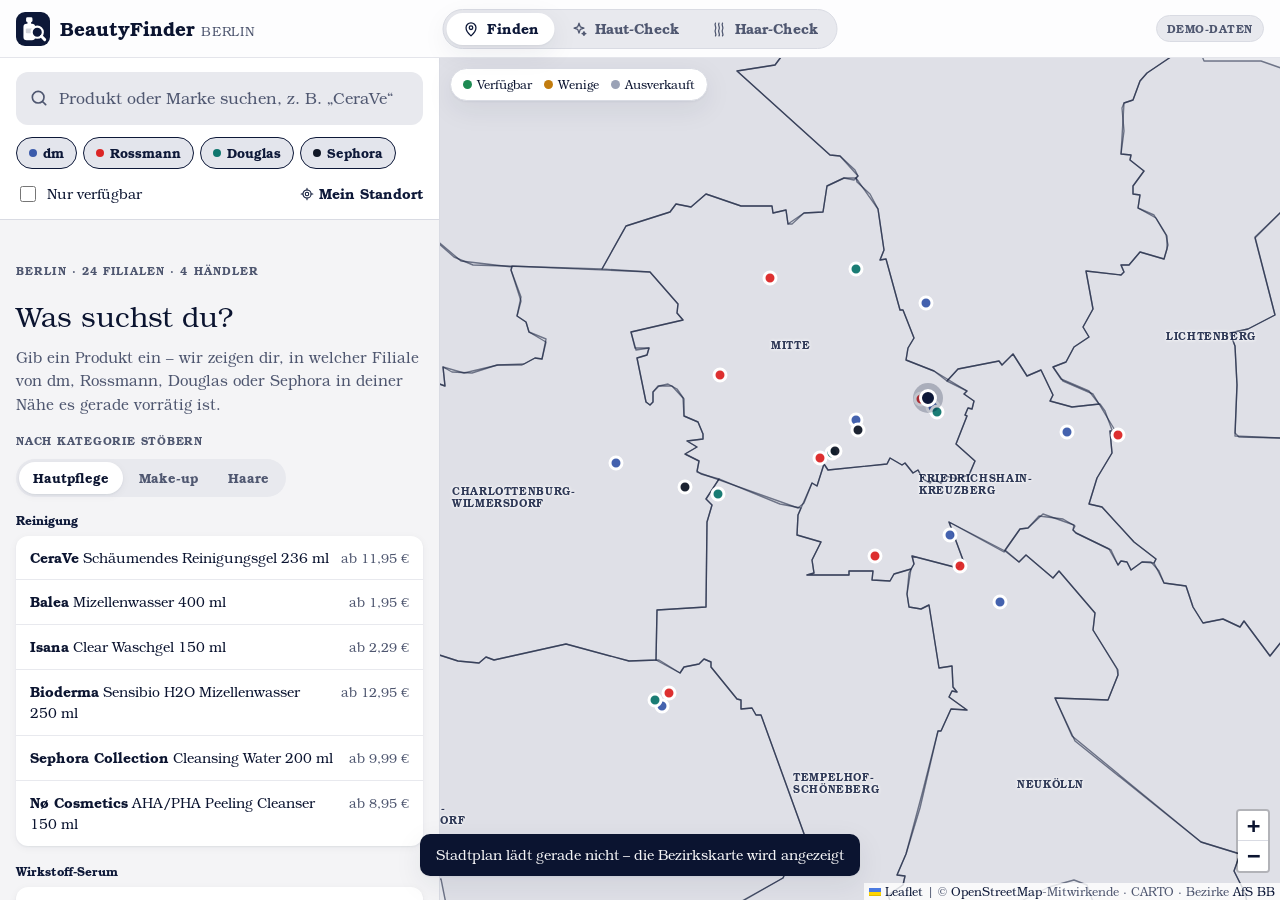
==== index.html @ 0577b500 "Haar-Check, Stöbern nach Kategorie und Hautlogik nach Leon (@xskincare) - Neuer Tab Haar-Check mit 9" ====
<!doctype html>
<html lang="de">
<head>
  <meta charset="utf-8">
  <meta name="viewport" content="width=device-width, initial-scale=1, viewport-fit=cover">
  <title>BeautyFinder Berlin</title>
  <meta name="description" content="Finde Kosmetikprodukte in Berliner Drogerien und Parfümerien – mit Live-Verfügbarkeit auf der Karte.">
  <meta name="theme-color" content="#0d1838">
  <link rel="icon" href="icons/icon.svg" type="image/svg+xml">
  <link rel="icon" href="icons/icon-32.png" sizes="32x32" type="image/png">
  <link rel="apple-touch-icon" href="icons/apple-touch-icon.png">
  <link rel="preload" href="fonts/texgyrebonum-regular.woff2" as="font" type="font/woff2" crossorigin>
  <link rel="stylesheet" href="vendor/leaflet/leaflet.css">
  <link rel="stylesheet" href="css/styles.css">
</head>
<body>
  <header class="topbar">
    <div class="brand">
      <span class="logo" aria-hidden="true"><svg viewBox="0 0 64 64">
        <rect x="19" y="10" width="12" height="9" rx="2.5" class="lg-fg"/><rect x="21.5" y="18" width="7" height="5" class="lg-fg"/>
        <rect x="14" y="22" width="22" height="31" rx="6" class="lg-fg"/><rect x="18.5" y="31" width="13" height="9" rx="2" class="lg-label"/>
        <circle cx="40" cy="38" r="10.5" class="lg-lens"/><path d="M47.8 45.8 L54 52" class="lg-handle"/>
      </svg></span>
      <span>BeautyFinder <small>Berlin</small></span>
    </div>
    <span class="demo-badge" title="Bestände sind simuliert">Demo-Daten</span>
  </header>

  <main>
    <!-- ============ TAB: SUCHE ============ -->
    <section id="tab-search" class="tab active" aria-label="Produktsuche">
      <div class="search-panel">
        <form id="search-form" class="search-box" autocomplete="off" role="search">
          <svg viewBox="0 0 24 24" aria-hidden="true"><circle cx="11" cy="11" r="7"/><path d="m20 20-3.5-3.5"/></svg>
          <input id="search-input" type="search" placeholder="Produkt oder Marke suchen, z. B. „CeraVe“" aria-label="Produkt suchen">
          <button type="button" id="search-clear" class="icon-btn" aria-label="Suche leeren" hidden>✕</button>
          <ul id="suggestions" class="suggestions" role="listbox" hidden></ul>
        </form>

        <div class="filters" id="chain-filters" aria-label="Händler filtern"></div>
        <div class="filter-row">
          <label class="toggle">
            <input type="checkbox" id="only-available">
            <span>Nur verfügbar</span>
          </label>
          <button type="button" id="locate-btn" class="link-btn"><svg class="ic sm" viewBox="0 0 24 24"><circle cx="12" cy="12" r="3"/><path d="M12 2v3M12 19v3M2 12h3M19 12h3"/><circle cx="12" cy="12" r="7"/></svg>Mein Standort</button>
        </div>
      </div>

      <div class="layout">
        <div class="results-pane">
          <div id="product-card" class="product-card" hidden></div>
          <div id="results-summary" class="results-summary"></div>
          <ul id="results" class="results"></ul>
          <div id="empty-state" class="empty-state">
            <p class="eyebrow">Berlin · 24 Filialen · 4 Händler</p>
            <h2>Was suchst du?</h2>
            <p>Gib ein Produkt ein – wir zeigen dir, in welcher Filiale von dm, Rossmann, Douglas oder Sephora in deiner Nähe es gerade vorrätig ist.</p>
            <div class="browse">
              <span class="browse-label">Nach Kategorie stöbern</span>
              <div class="seg" id="browse-tabs" role="tablist"></div>
              <ul id="browse-list" class="browse-list"></ul>
            </div>
            <div class="popular">
              <span>Beliebt:</span>
              <div id="popular-list"></div>
            </div>
          </div>
        </div>
        <div class="map-pane">
          <div id="map" aria-label="Karte von Berlin mit Filialen"></div>
          <div class="legend" aria-hidden="true">
            <span><i class="dot in"></i>Verfügbar</span>
            <span><i class="dot low"></i>Wenige</span>
            <span><i class="dot out"></i>Ausverkauft</span>
          </div>
        </div>
      </div>
    </section>

    <!-- ============ TAB: HAUT-CHECK ============ -->
    <section id="tab-skin" class="tab" aria-label="Haut-Check">
      <div class="skin-wrap">
        <!-- Start -->
        <div id="skin-intro" class="skin-intro">
          <p class="eyebrow">Haut-Check · <span class="season-name"></span></p>
          <h2 class="intro-title">Finde die Routine, die deine Haut gerade braucht.</h2>
          <p class="intro-text">Beantworte ein paar kurze Fragen zu deiner Haut und deinem Alltag. Du bekommst eine Routine für morgens und abends, passend zur Jahreszeit und mit Produkten, die du in Berlin direkt bekommst.</p>
          <div class="intro-meta">
            <span><b id="skin-total"></b> Fragen</span>
            <span><b>ca. 2</b> Minuten</span>
            <span><b>Kein</b> Konto nötig</span>
          </div>
          <button type="button" class="primary-btn" id="skin-start">Haut-Check starten</button>

          <div class="scan-teaser">
            <div class="scan-icon" aria-hidden="true"><svg class="ic" viewBox="0 0 24 24"><path d="M4 8h3l2-3h6l2 3h3v11H4z"/><circle cx="12" cy="13" r="3.5"/></svg></div>
            <div>
              <h3>Hautscan per Kamera <span class="soon">bald</span></h3>
              <p>Später erkennt die App auf einem Foto zum Beispiel Rötungen, Glanz und trockene Stellen. Das Foto wird direkt auf dem Handy ausgewertet und nicht gespeichert.</p>
            </div>
          </div>
        </div>

        <!-- Fragen -->
        <div id="skin-quiz" class="skin-quiz" hidden>
          <div class="quiz-top">
            <button type="button" class="link-btn" id="skin-back">Zurück</button>
            <span id="skin-count" class="quiz-count"></span>
          </div>
          <div class="quiz-bar" aria-hidden="true"><span id="skin-progress"></span></div>
          <div id="skin-body" class="quiz-body" aria-live="polite"></div>
          <button type="button" class="primary-btn" id="skin-next" hidden>Weiter</button>
        </div>

        <!-- Ergebnis -->
        <div id="skin-result" class="routine" hidden></div>
      </div>
    </section>

    <!-- ============ TAB: HAAR-CHECK ============ -->
    <section id="tab-hair" class="tab" aria-label="Haar-Check">
      <div class="skin-wrap">
        <!-- Start -->
        <div id="hair-intro" class="skin-intro">
          <p class="eyebrow">Haar-Check · <span class="season-name"></span></p>
          <h2 class="intro-title">Finde die Pflege, die zu deinen Haaren passt.</h2>
          <p class="intro-text">Ein paar Fragen zu Haartyp, Kopfhaut und Styling. Du bekommst eine Pflegeroutine für Wäsche, Kur und Styling, mit Produkten aus Berliner Drogerien und Parfümerien.</p>
          <div class="intro-meta">
            <span><b id="hair-total"></b> Fragen</span>
            <span><b>ca. 2</b> Minuten</span>
            <span><b>Kein</b> Konto nötig</span>
          </div>
          <button type="button" class="primary-btn" id="hair-start">Haar-Check starten</button>
        </div>

        <!-- Fragen -->
        <div id="hair-quiz" class="skin-quiz" hidden>
          <div class="quiz-top">
            <button type="button" class="link-btn" id="hair-back">Zurück</button>
            <span id="hair-count" class="quiz-count"></span>
          </div>
          <div class="quiz-bar" aria-hidden="true"><span id="hair-progress"></span></div>
          <div id="hair-body" class="quiz-body" aria-live="polite"></div>
          <button type="button" class="primary-btn" id="hair-next" hidden>Weiter</button>
        </div>

        <!-- Ergebnis -->
        <div id="hair-result" class="routine" hidden></div>
      </div>
    </section>
  </main>

  <nav class="tabbar" aria-label="Hauptnavigation">
    <button type="button" class="tab-btn active" data-tab="tab-search">
      <svg class="ic" viewBox="0 0 24 24" aria-hidden="true"><path d="M12 21s-7-6.2-7-11.5A7 7 0 0 1 19 9.5C19 14.8 12 21 12 21z"/><circle cx="12" cy="9.5" r="2.5"/></svg>Finden
    </button>
    <button type="button" class="tab-btn" data-tab="tab-skin">
      <svg class="ic" viewBox="0 0 24 24" aria-hidden="true"><path d="M12 3l1.8 5.2L19 10l-5.2 1.8L12 17l-1.8-5.2L5 10l5.2-1.8z"/><path d="M19 15l.7 2 2 .7-2 .7-.7 2-.7-2-2-.7 2-.7z"/></svg>Haut-Check
    </button>
    <button type="button" class="tab-btn" data-tab="tab-hair">
      <svg class="ic" viewBox="0 0 24 24" aria-hidden="true"><path d="M7 3c-2.2 3.5 2.2 5.5 0 9s2.2 5.5 0 9M12 3c-2.2 3.5 2.2 5.5 0 9s2.2 5.5 0 9M17 3c-2.2 3.5 2.2 5.5 0 9s2.2 5.5 0 9"/></svg>Haar-Check
    </button>
  </nav>

  <div id="toast" class="toast" role="status" aria-live="polite"></div>

  <script src="vendor/leaflet/leaflet.js"></script>
  <script src="js/berlin-districts.js"></script>
  <script src="js/data.js"></script>
  <script src="js/app.js"></script>
</body>
</html>
---- vendor/leaflet/leaflet.css ----
/* required styles */

.leaflet-pane,
.leaflet-tile,
.leaflet-marker-icon,
.leaflet-marker-shadow,
.leaflet-tile-container,
.leaflet-pane > svg,
.leaflet-pane > canvas,
.leaflet-zoom-box,
.leaflet-image-layer,
.leaflet-layer {
	position: absolute;
	left: 0;
	top: 0;
	}
.leaflet-container {
	overflow: hidden;
	}
.leaflet-tile,
.leaflet-marker-icon,
.leaflet-marker-shadow {
	-webkit-user-select: none;
	   -moz-user-select: none;
	        user-select: none;
	  -webkit-user-drag: none;
	}
/* Prevents IE11 from highlighting tiles in blue */
.leaflet-tile::selection {
	background: transparent;
}
/* Safari renders non-retina tile on retina better with this, but Chrome is worse */
.leaflet-safari .leaflet-tile {
	image-rendering: -webkit-optimize-contrast;
	}
/* hack that prevents hw layers "stretching" when loading new tiles */
.leaflet-safari .leaflet-tile-container {
	width: 1600px;
	height: 1600px;
	-webkit-transform-origin: 0 0;
	}
.leaflet-marker-icon,
.leaflet-marker-shadow {
	display: block;
	}
/* .leaflet-container svg: reset svg max-width decleration shipped in Joomla! (joomla.org) 3.x */
/* .leaflet-container img: map is broken in FF if you have max-width: 100% on tiles */
.leaflet-container .leaflet-overlay-pane svg {
	max-width: none !important;
	max-height: none !important;
	}
.leaflet-container .leaflet-marker-pane img,
.leaflet-container .leaflet-shadow-pane img,
.leaflet-container .leaflet-tile-pane img,
.leaflet-container img.leaflet-image-layer,
.leaflet-container .leaflet-tile {
	max-width: none !important;
	max-height: none !important;
	width: auto;
	padding: 0;
	}

.leaflet-container img.leaflet-tile {
	/* See: https://bugs.chromium.org/p/chromium/issues/detail?id=600120 */
	mix-blend-mode: plus-lighter;
}

.leaflet-container.leaflet-touch-zoom {
	-ms-touch-action: pan-x pan-y;
	touch-action: pan-x pan-y;
	}
.leaflet-container.leaflet-touch-drag {
	-ms-touch-action: pinch-zoom;
	/* Fallback for FF which doesn't support pinch-zoom */
	touch-action: none;
	touch-action: pinch-zoom;
}
.leaflet-container.leaflet-touch-drag.leaflet-touch-zoom {
	-ms-touch-action: none;
	touch-action: none;
}
.leaflet-container {
	-webkit-tap-highlight-color: transparent;
}
.leaflet-container a {
	-webkit-tap-highlight-color: rgba(51, 181, 229, 0.4);
}
.leaflet-tile {
	filter: inherit;
	visibility: hidden;
	}
.leaflet-tile-loaded {
	visibility: inherit;
	}
.leaflet-zoom-box {
	width: 0;
	height: 0;
	-moz-box-sizing: border-box;
	     box-sizing: border-box;
	z-index: 800;
	}
/* workaround for https://bugzilla.mozilla.org/show_bug.cgi?id=888319 */
.leaflet-overlay-pane svg {
	-moz-user-select: none;
	}

.leaflet-pane         { z-index: 400; }

.leaflet-tile-pane    { z-index: 200; }
.leaflet-overlay-pane { z-index: 400; }
.leaflet-shadow-pane  { z-index: 500; }
.leaflet-marker-pane  { z-index: 600; }
.leaflet-tooltip-pane   { z-index: 650; }
.leaflet-popup-pane   { z-index: 700; }

.leaflet-map-pane canvas { z-index: 100; }
.leaflet-map-pane svg    { z-index: 200; }

.leaflet-vml-shape {
	width: 1px;
	height: 1px;
	}
.lvml {
	behavior: url(#default#VML);
	display: inline-block;
	position: absolute;
	}


/* control positioning */

.leaflet-control {
	position: relative;
	z-index: 800;
	pointer-events: visiblePainted; /* IE 9-10 doesn't have auto */
	pointer-events: auto;
	}
.leaflet-top,
.leaflet-bottom {
	position: absolute;
	z-index: 1000;
	pointer-events: none;
	}
.leaflet-top {
	top: 0;
	}
.leaflet-right {
	right: 0;
	}
.leaflet-bottom {
	bottom: 0;
	}
.leaflet-left {
	left: 0;
	}
.leaflet-control {
	float: left;
	clear: both;
	}
.leaflet-right .leaflet-control {
	float: right;
	}
.leaflet-top .leaflet-control {
	margin-top: 10px;
	}
.leaflet-bottom .leaflet-control {
	margin-bottom: 10px;
	}
.leaflet-left .leaflet-control {
	margin-left: 10px;
	}
.leaflet-right .leaflet-control {
	margin-right: 10px;
	}


/* zoom and fade animations */

.leaflet-fade-anim .leaflet-popup {
	opacity: 0;
	-webkit-transition: opacity 0.2s linear;
	   -moz-transition: opacity 0.2s linear;
	        transition: opacity 0.2s linear;
	}
.leaflet-fade-anim .leaflet-map-pane .leaflet-popup {
	opacity: 1;
	}
.leaflet-zoom-animated {
	-webkit-transform-origin: 0 0;
	    -ms-transform-origin: 0 0;
	        transform-origin: 0 0;
	}
svg.leaflet-zoom-animated {
	will-change: transform;
}

.leaflet-zoom-anim .leaflet-zoom-animated {
	-webkit-transition: -webkit-transform 0.25s cubic-bezier(0,0,0.25,1);
	   -moz-transition:    -moz-transform 0.25s cubic-bezier(0,0,0.25,1);
	        transition:         transform 0.25s cubic-bezier(0,0,0.25,1);
	}
.leaflet-zoom-anim .leaflet-tile,
.leaflet-pan-anim .leaflet-tile {
	-webkit-transition: none;
	   -moz-transition: none;
	        transition: none;
	}

.leaflet-zoom-anim .leaflet-zoom-hide {
	visibility: hidden;
	}


/* cursors */

.leaflet-interactive {
	cursor: pointer;
	}
.leaflet-grab {
	cursor: -webkit-grab;
	cursor:    -moz-grab;
	cursor:         grab;
	}
.leaflet-crosshair,
.leaflet-crosshair .leaflet-interactive {
	cursor: crosshair;
	}
.leaflet-popup-pane,
.leaflet-control {
	cursor: auto;
	}
.leaflet-dragging .leaflet-grab,
.leaflet-dragging .leaflet-grab .leaflet-interactive,
.leaflet-dragging .leaflet-marker-draggable {
	cursor: move;
	cursor: -webkit-grabbing;
	cursor:    -moz-grabbing;
	cursor:         grabbing;
	}

/* marker & overlays interactivity */
.leaflet-marker-icon,
.leaflet-marker-shadow,
.leaflet-image-layer,
.leaflet-pane > svg path,
.leaflet-tile-container {
	pointer-events: none;
	}

.leaflet-marker-icon.leaflet-interactive,
.leaflet-image-layer.leaflet-interactive,
.leaflet-pane > svg path.leaflet-interactive,
svg.leaflet-image-layer.leaflet-interactive path {
	pointer-events: visiblePainted; /* IE 9-10 doesn't have auto */
	pointer-events: auto;
	}

/* visual tweaks */

.leaflet-container {
	background: #ddd;
	outline-offset: 1px;
	}
.leaflet-container a {
	color: #0078A8;
	}
.leaflet-zoom-box {
	border: 2px dotted #38f;
	background: rgba(255,255,255,0.5);
	}


/* general typography */
.leaflet-container {
	font-family: "Helvetica Neue", Arial, Helvetica, sans-serif;
	font-size: 12px;
	font-size: 0.75rem;
	line-height: 1.5;
	}


/* general toolbar styles */

.leaflet-bar {
	box-shadow: 0 1px 5px rgba(0,0,0,0.65);
	border-radius: 4px;
	}
.leaflet-bar a {
	background-color: #fff;
	border-bottom: 1px solid #ccc;
	width: 26px;
	height: 26px;
	line-height: 26px;
	display: block;
	text-align: center;
	text-decoration: none;
	color: black;
	}
.leaflet-bar a,
.leaflet-control-layers-toggle {
	background-position: 50% 50%;
	background-repeat: no-repeat;
	display: block;
	}
.leaflet-bar a:hover,
.leaflet-bar a:focus {
	background-color: #f4f4f4;
	}
.leaflet-bar a:first-child {
	border-top-left-radius: 4px;
	border-top-right-radius: 4px;
	}
.leaflet-bar a:last-child {
	border-bottom-left-radius: 4px;
	border-bottom-right-radius: 4px;
	border-bottom: none;
	}
.leaflet-bar a.leaflet-disabled {
	cursor: default;
	background-color: #f4f4f4;
	color: #bbb;
	}

.leaflet-touch .leaflet-bar a {
	width: 30px;
	height: 30px;
	line-height: 30px;
	}
.leaflet-touch .leaflet-bar a:first-child {
	border-top-left-radius: 2px;
	border-top-right-radius: 2px;
	}
.leaflet-touch .leaflet-bar a:last-child {
	border-bottom-left-radius: 2px;
	border-bottom-right-radius: 2px;
	}

/* zoom control */

.leaflet-control-zoom-in,
.leaflet-control-zoom-out {
	font: bold 18px 'Lucida Console', Monaco, monospace;
	text-indent: 1px;
	}

.leaflet-touch .leaflet-control-zoom-in, .leaflet-touch .leaflet-control-zoom-out  {
	font-size: 22px;
	}


/* layers control */

.leaflet-control-layers {
	box-shadow: 0 1px 5px rgba(0,0,0,0.4);
	background: #fff;
	border-radius: 5px;
	}
.leaflet-control-layers-toggle {
	background-image: url(images/layers.png);
	width: 36px;
	height: 36px;
	}
.leaflet-retina .leaflet-control-layers-toggle {
	background-image: url(images/layers-2x.png);
	background-size: 26px 26px;
	}
.leaflet-touch .leaflet-control-layers-toggle {
	width: 44px;
	height: 44px;
	}
.leaflet-control-layers .leaflet-control-layers-list,
.leaflet-control-layers-expanded .leaflet-control-layers-toggle {
	display: none;
	}
.leaflet-control-layers-expanded .leaflet-control-layers-list {
	display: block;
	position: relative;
	}
.leaflet-control-layers-expanded {
	padding: 6px 10px 6px 6px;
	color: #333;
	background: #fff;
	}
.leaflet-control-layers-scrollbar {
	overflow-y: scroll;
	overflow-x: hidden;
	padding-right: 5px;
	}
.leaflet-control-layers-selector {
	margin-top: 2px;
	position: relative;
	top: 1px;
	}
.leaflet-control-layers label {
	display: block;
	font-size: 13px;
	font-size: 1.08333em;
	}
.leaflet-control-layers-separator {
	height: 0;
	border-top: 1px solid #ddd;
	margin: 5px -10px 5px -6px;
	}

/* Default icon URLs */
.leaflet-default-icon-path { /* used only in path-guessing heuristic, see L.Icon.Default */
	background-image: url(images/marker-icon.png);
	}


/* attribution and scale controls */

.leaflet-container .leaflet-control-attribution {
	background: #fff;
	background: rgba(255, 255, 255, 0.8);
	margin: 0;
	}
.leaflet-control-attribution,
.leaflet-control-scale-line {
	padding: 0 5px;
	color: #333;
	line-height: 1.4;
	}
.leaflet-control-attribution a {
	text-decoration: none;
	}
.leaflet-control-attribution a:hover,
.leaflet-control-attribution a:focus {
	text-decoration: underline;
	}
.leaflet-attribution-flag {
	display: inline !important;
	vertical-align: baseline !important;
	width: 1em;
	height: 0.6669em;
	}
.leaflet-left .leaflet-control-scale {
	margin-left: 5px;
	}
.leaflet-bottom .leaflet-control-scale {
	margin-bottom: 5px;
	}
.leaflet-control-scale-line {
	border: 2px solid #777;
	border-top: none;
	line-height: 1.1;
	padding: 2px 5px 1px;
	white-space: nowrap;
	-moz-box-sizing: border-box;
	     box-sizing: border-box;
	background: rgba(255, 255, 255, 0.8);
	text-shadow: 1px 1px #fff;
	}
.leaflet-control-scale-line:not(:first-child) {
	border-top: 2px solid #777;
	border-bottom: none;
	margin-top: -2px;
	}
.leaflet-control-scale-line:not(:first-child):not(:last-child) {
	border-bottom: 2px solid #777;
	}

.leaflet-touch .leaflet-control-attribution,
.leaflet-touch .leaflet-control-layers,
.leaflet-touch .leaflet-bar {
	box-shadow: none;
	}
.leaflet-touch .leaflet-control-layers,
.leaflet-touch .leaflet-bar {
	border: 2px solid rgba(0,0,0,0.2);
	background-clip: padding-box;
	}


/* popup */

.leaflet-popup {
	position: absolute;
	text-align: center;
	margin-bottom: 20px;
	}
.leaflet-popup-content-wrapper {
	padding: 1px;
	text-align: left;
	border-radius: 12px;
	}
.leaflet-popup-content {
	margin: 13px 24px 13px 20px;
	line-height: 1.3;
	font-size: 13px;
	font-size: 1.08333em;
	min-height: 1px;
	}
.leaflet-popup-content p {
	margin: 17px 0;
	margin: 1.3em 0;
	}
.leaflet-popup-tip-container {
	width: 40px;
	height: 20px;
	position: absolute;
	left: 50%;
	margin-top: -1px;
	margin-left: -20px;
	overflow: hidden;
	pointer-events: none;
	}
.leaflet-popup-tip {
	width: 17px;
	height: 17px;
	padding: 1px;

	margin: -10px auto 0;
	pointer-events: auto;

	-webkit-transform: rotate(45deg);
	   -moz-transform: rotate(45deg);
	    -ms-transform: rotate(45deg);
	        transform: rotate(45deg);
	}
.leaflet-popup-content-wrapper,
.leaflet-popup-tip {
	background: white;
	color: #333;
	box-shadow: 0 3px 14px rgba(0,0,0,0.4);
	}
.leaflet-container a.leaflet-popup-close-button {
	position: absolute;
	top: 0;
	right: 0;
	border: none;
	text-align: center;
	width: 24px;
	height: 24px;
	font: 16px/24px Tahoma, Verdana, sans-serif;
	color: #757575;
	text-decoration: none;
	background: transparent;
	}
.leaflet-container a.leaflet-popup-close-button:hover,
.leaflet-container a.leaflet-popup-close-button:focus {
	color: #585858;
	}
.leaflet-popup-scrolled {
	overflow: auto;
	}

.leaflet-oldie .leaflet-popup-content-wrapper {
	-ms-zoom: 1;
	}
.leaflet-oldie .leaflet-popup-tip {
	width: 24px;
	margin: 0 auto;

	-ms-filter: "progid:DXImageTransform.Microsoft.Matrix(M11=0.70710678, M12=0.70710678, M21=-0.70710678, M22=0.70710678)";
	filter: progid:DXImageTransform.Microsoft.Matrix(M11=0.70710678, M12=0.70710678, M21=-0.70710678, M22=0.70710678);
	}

.leaflet-oldie .leaflet-control-zoom,
.leaflet-oldie .leaflet-control-layers,
.leaflet-oldie .leaflet-popup-content-wrapper,
.leaflet-oldie .leaflet-popup-tip {
	border: 1px solid #999;
	}


/* div icon */

.leaflet-div-icon {
	background: #fff;
	border: 1px solid #666;
	}


/* Tooltip */
/* Base styles for the element that has a tooltip */
.leaflet-tooltip {
	position: absolute;
	padding: 6px;
	background-color: #fff;
	border: 1px solid #fff;
	border-radius: 3px;
	color: #222;
	white-space: nowrap;
	-webkit-user-select: none;
	-moz-user-select: none;
	-ms-user-select: none;
	user-select: none;
	pointer-events: none;
	box-shadow: 0 1px 3px rgba(0,0,0,0.4);
	}
.leaflet-tooltip.leaflet-interactive {
	cursor: pointer;
	pointer-events: auto;
	}
.leaflet-tooltip-top:before,
.leaflet-tooltip-bottom:before,
.leaflet-tooltip-left:before,
.leaflet-tooltip-right:before {
	position: absolute;
	pointer-events: none;
	border: 6px solid transparent;
	background: transparent;
	content: "";
	}

/* Directions */

.leaflet-tooltip-bottom {
	margin-top: 6px;
}
.leaflet-tooltip-top {
	margin-top: -6px;
}
.leaflet-tooltip-bottom:before,
.leaflet-tooltip-top:before {
	left: 50%;
	margin-left: -6px;
	}
.leaflet-tooltip-top:before {
	bottom: 0;
	margin-bottom: -12px;
	border-top-color: #fff;
	}
.leaflet-tooltip-bottom:before {
	top: 0;
	margin-top: -12px;
	margin-left: -6px;
	border-bottom-color: #fff;
	}
.leaflet-tooltip-left {
	margin-left: -6px;
}
.leaflet-tooltip-right {
	margin-left: 6px;
}
.leaflet-tooltip-left:before,
.leaflet-tooltip-right:before {
	top: 50%;
	margin-top: -6px;
	}
.leaflet-tooltip-left:before {
	right: 0;
	margin-right: -12px;
	border-left-color: #fff;
	}
.leaflet-tooltip-right:before {
	left: 0;
	margin-left: -12px;
	border-right-color: #fff;
	}

/* Printing */

@media print {
	/* Prevent printers from removing background-images of controls. */
	.leaflet-control {
		-webkit-print-color-adjust: exact;
		print-color-adjust: exact;
		}
	}
---- css/styles.css ----
/* Layout: Mobil = Suche · Karte · Liste untereinander; Desktop = Seitenleiste links, Karte rechts.
   Palette: Navy als Grundton für Schrift und Akzente, kühle helle Flächen.
   Schrift: Bookman Old Style (falls installiert), sonst die freie Bookman-Kopie TeX Gyre Bonum. */
@font-face { font-family: "TeX Gyre Bonum"; src: url("../fonts/texgyrebonum-regular.woff2") format("woff2"); font-weight: 300 500; font-style: normal; font-display: swap; }
@font-face { font-family: "TeX Gyre Bonum"; src: url("../fonts/texgyrebonum-bold.woff2") format("woff2"); font-weight: 600 800; font-style: normal; font-display: swap; }
@font-face { font-family: "TeX Gyre Bonum"; src: url("../fonts/texgyrebonum-italic.woff2") format("woff2"); font-weight: 300 500; font-style: italic; font-display: swap; }

:root {
  --bg: #f4f4f6;
  --surface: #ffffff;
  --surface-2: #e8e9ee;
  --text: #0b1430;
  --muted: #4f5770;
  --border: #d9dbe3;
  --accent: #0d1838;
  --accent-strong: #060d24;
  --accent-soft: #e3e5ec;
  --on-accent: #ffffff;
  --ok: #1d8a52;
  --warn: #c27c0e;
  --off: #9aa2b6;
  --map-bg: #e8e9ee;
  --district-label: #1c2747;
  --shadow: 0 1px 2px rgb(20 33 61 / .05), 0 8px 28px rgb(20 33 61 / .08);
  --shadow-sm: 0 1px 2px rgb(20 33 61 / .06), 0 2px 8px rgb(20 33 61 / .05);
  --font-body: "Bookman Old Style", "Bookman", "URW Bookman", "URW Bookman L", "TeX Gyre Bonum", Georgia, serif;
  --font-head: var(--font-body);
  --radius: 14px;
  --topbar-h: 58px;
  --tabbar-h: 64px;
  color-scheme: light;
}
@media (prefers-color-scheme: dark) {
  :root:not([data-theme="light"]) {
    --bg: #070c1a; --surface: #0e1528; --surface-2: #161f37; --text: #e7ebf4; --muted: #9ba6c1;
    --border: #212b45; --accent: #c2cbe0; --accent-strong: #dde3f0; --accent-soft: #18223d; --on-accent: #070c1a;
    --ok: #46c985; --warn: #eda740; --off: #6c7792; --map-bg: #0e1528; --district-label: #b3bcd2;
    --shadow: 0 1px 2px rgb(0 0 0 / .35), 0 8px 28px rgb(0 0 0 / .4);
    --shadow-sm: 0 1px 2px rgb(0 0 0 / .3), 0 2px 8px rgb(0 0 0 / .22);
    color-scheme: dark;
  }
}
:root[data-theme="dark"] {
  --bg: #070c1a; --surface: #0e1528; --surface-2: #161f37; --text: #e7ebf4; --muted: #9ba6c1;
  --border: #212b45; --accent: #c2cbe0; --accent-strong: #dde3f0; --accent-soft: #18223d; --on-accent: #070c1a;
  --ok: #46c985; --warn: #eda740; --off: #6c7792; --map-bg: #0e1528; --district-label: #b3bcd2;
  --shadow: 0 1px 2px rgb(0 0 0 / .35), 0 8px 28px rgb(0 0 0 / .4);
  --shadow-sm: 0 1px 2px rgb(0 0 0 / .3), 0 2px 8px rgb(0 0 0 / .22);
  color-scheme: dark;
}

* { box-sizing: border-box; }
html, body { margin: 0; }
body {
  font: 15px/1.55 var(--font-body);
  background: var(--bg);
  color: var(--text);
  padding-bottom: calc(var(--tabbar-h) + env(safe-area-inset-bottom));
  -webkit-font-smoothing: antialiased;
}
h1, h2, h3 { font-family: var(--font-head); letter-spacing: 0; text-wrap: balance; }
button { font: inherit; color: inherit; cursor: pointer; }
button:focus-visible, a:focus-visible, input:focus-visible { outline: 2px solid var(--accent); outline-offset: 2px; }
.muted { color: var(--muted); }
[hidden] { display: none !important; }
.ic { width: 18px; height: 18px; flex: none; fill: none; stroke: currentColor; stroke-width: 1.8; stroke-linecap: round; stroke-linejoin: round; vertical-align: -3px; }
.ic.sm { width: 14px; height: 14px; vertical-align: -2px; }

/* ---------- Topbar ---------- */
.topbar {
  position: sticky; top: 0; z-index: 1001;
  height: var(--topbar-h);
  display: flex; align-items: center; justify-content: space-between;
  padding: 0 max(16px, env(safe-area-inset-right, 0px)) 0 max(16px, env(safe-area-inset-left, 0px));
  background: color-mix(in srgb, var(--surface) 82%, transparent);
  -webkit-backdrop-filter: saturate(1.6) blur(14px); backdrop-filter: saturate(1.6) blur(14px);
  border-bottom: 1px solid color-mix(in srgb, var(--border) 70%, transparent);
}
.brand { display: flex; align-items: center; gap: 10px; font-family: var(--font-head); font-weight: 700; font-size: 19px; letter-spacing: 0; }
.brand small { font-family: var(--font-body); font-weight: 500; color: var(--muted); font-size: 13px; letter-spacing: .06em; text-transform: uppercase; }
.logo {
  width: 34px; height: 34px; border-radius: 9px; display: grid; place-items: center; flex: none;
  background: var(--accent);
}
.logo svg { width: 34px; height: 34px; }
.logo .lg-fg { fill: var(--on-accent); }
.logo .lg-label { fill: var(--accent); opacity: .18; }
.logo .lg-lens { fill: var(--accent); stroke: var(--on-accent); stroke-width: 4; }
.logo .lg-handle { stroke: var(--on-accent); stroke-width: 5.5; stroke-linecap: round; }
.demo-badge {
  font-size: 11px; font-weight: 600; letter-spacing: .05em; text-transform: uppercase;
  padding: 4px 10px; border-radius: 999px; background: var(--surface-2); color: var(--muted); border: 1px solid var(--border);
}

/* ---------- Tabs ---------- */
.tab { display: none; }
.tab.active { display: block; }

.tabbar {
  position: fixed; left: 0; right: 0; bottom: 0; z-index: 1001;
  height: calc(var(--tabbar-h) + env(safe-area-inset-bottom));
  padding-bottom: env(safe-area-inset-bottom);
  display: flex; background: var(--surface); border-top: 1px solid var(--border);
}
.tab-btn {
  flex: 1; border: 0; background: none; display: flex; flex-direction: column; align-items: center; justify-content: center;
  gap: 3px; font-size: 12px; font-weight: 600; color: var(--muted);
}
.tab-btn .ic { width: 22px; height: 22px; }
.tab-btn.active { color: var(--accent); }

/* ---------- Suche ---------- */
#tab-search.active { display: grid; grid-template-columns: minmax(0, 1fr); grid-template-areas: "search" "map" "results"; }
.search-panel, .results-pane, .map-pane { min-width: 0; }
.layout { display: contents; }
.search-panel {
  grid-area: search; background: var(--surface); border-bottom: 1px solid var(--border);
  padding-block: 14px 10px; padding-left: max(16px, env(safe-area-inset-left, 0px)); padding-right: max(16px, env(safe-area-inset-right, 0px));
}
.results-pane {
  grid-area: results; min-width: 0;
  padding-block: 14px 28px; padding-left: max(16px, env(safe-area-inset-left, 0px)); padding-right: max(16px, env(safe-area-inset-right, 0px));
}
.map-pane { grid-area: map; position: relative; }
#map { height: 44vh; min-height: 280px; background: var(--map-bg); }
.map-fallback { padding: 24px; text-align: center; color: var(--muted); }

.search-box {
  position: relative; display: flex; align-items: center; gap: 10px;
  background: var(--surface-2); border: 1px solid transparent; border-radius: 12px; padding: 0 12px;
  transition: border-color .15s, box-shadow .15s, background .15s;
}
.search-box:focus-within { background: var(--surface); border-color: var(--accent); box-shadow: 0 0 0 4px var(--accent-soft); }
.search-box > svg { width: 20px; height: 20px; flex: none; fill: none; stroke: var(--muted); stroke-width: 2; stroke-linecap: round; }
.search-box input {
  flex: 1; min-width: 0; border: 0; outline: 0; background: none; color: var(--text);
  font: inherit; font-size: 16px; padding: 13px 0;
}
.search-box input::placeholder { color: var(--muted); }
.search-box input::-webkit-search-cancel-button { display: none; }
.icon-btn { border: 0; background: none; color: var(--muted); padding: 6px; border-radius: 6px; }

.suggestions {
  position: absolute; left: 0; right: 0; top: calc(100% + 6px); z-index: 1002;
  list-style: none; margin: 0; padding: 6px; background: var(--surface);
  border: 1px solid var(--border); border-radius: 12px; box-shadow: var(--shadow);
}
.suggestions li { padding: 10px; border-radius: 8px; cursor: pointer; }
.suggestions li b { color: var(--accent); font-weight: 600; }
.suggestions li:hover, .suggestions li[aria-selected="true"] { background: var(--surface-2); }
.suggestions li.none { cursor: default; color: var(--muted); font-size: 14px; }

.filters { display: flex; gap: 6px; margin-top: 12px; overflow-x: auto; scrollbar-width: none; }
.chip {
  flex: none; display: inline-flex; align-items: center; gap: 6px;
  border: 1px solid var(--border); background: var(--surface); border-radius: 999px;
  padding: 5px 12px; font-size: 13px; font-weight: 600; color: var(--muted);
}
.chip[data-chain]::before { content: ""; width: 8px; height: 8px; border-radius: 50%; background: var(--c); opacity: .35; }
.chip.on { border-color: var(--accent); color: var(--accent); background: var(--accent-soft); }
.chip.on::before { opacity: 1; }
.filter-row { display: flex; align-items: center; justify-content: space-between; margin-top: 10px; font-size: 14px; }
.toggle { display: flex; align-items: center; gap: 8px; cursor: pointer; color: var(--text); }
.toggle input { accent-color: var(--accent); width: 16px; height: 16px; }
.link-btn { display: inline-flex; align-items: center; gap: 5px; border: 0; background: none; color: var(--accent); font-weight: 600; padding: 4px 0; }

.legend {
  position: absolute; left: 10px; top: 10px; z-index: 500; display: flex; gap: 12px;
  background: var(--surface); color: var(--text); padding: 6px 12px; border-radius: 999px; font-size: 12px;
  box-shadow: var(--shadow); border: 1px solid var(--border);
}
.legend span { display: flex; align-items: center; gap: 5px; }
.dot { width: 9px; height: 9px; border-radius: 50%; display: inline-block; }
.dot.in { background: var(--ok); } .dot.low { background: var(--warn); } .dot.out { background: var(--off); }

/* Bezirke auf der Karte */
.district-label.leaflet-tooltip {
  background: none; border: 0; box-shadow: none; padding: 0;
  font: 600 10.5px/1.1 var(--font-body); letter-spacing: .06em; text-transform: uppercase;
  color: var(--district-label); text-shadow: 0 0 3px var(--surface), 0 0 3px var(--surface); white-space: nowrap; pointer-events: none;
}
.district-label.leaflet-tooltip::before { display: none; }

/* Leere Ansicht */
.empty-state { padding: 12px 0; }
.empty-state h2 { margin: 0 0 8px; font-size: 28px; font-weight: 400; letter-spacing: 0; }
.empty-state p { margin: 0 0 16px; color: var(--muted); max-width: 60ch; }
.popular > span { font-size: 11px; color: var(--muted); font-weight: 600; letter-spacing: .07em; text-transform: uppercase; }
#popular-list { display: flex; flex-wrap: wrap; gap: 6px; margin-top: 8px; }
.chip.pop { color: var(--text); }
.chip.pop:hover { border-color: var(--accent); color: var(--accent); }

/* Stöbern nach Kategorie */
.browse { margin: 8px 0 26px; }
.browse-label, .popular > span { display: block; font-size: 11px; color: var(--muted); font-weight: 600; letter-spacing: .07em; text-transform: uppercase; }
.seg { display: inline-flex; gap: 2px; padding: 3px; margin-top: 10px; border-radius: 999px; background: var(--surface-2); }
.seg button { border: 0; background: none; border-radius: 999px; padding: 6px 14px; font-size: 13px; font-weight: 600; color: var(--muted); }
.seg button.on { background: var(--surface); color: var(--text); box-shadow: var(--shadow-sm); }
.browse-list { list-style: none; margin: 14px 0 0; padding: 0; display: flex; flex-direction: column; gap: 16px; }
.browse-cat { display: block; font-size: 12px; font-weight: 600; color: var(--accent); margin-bottom: 6px; }
.browse-group ul { list-style: none; margin: 0; padding: 0; background: var(--surface); border-radius: 12px; box-shadow: var(--shadow-sm); overflow: hidden; }
.browse-group li + li { border-top: 1px solid var(--surface-2); }
.browse-item {
  width: 100%; display: flex; justify-content: space-between; align-items: baseline; gap: 12px; text-align: left;
  border: 0; background: none; padding: 11px 14px; font-size: 14px;
}
.browse-item:hover { background: var(--accent-soft); }
.browse-price { flex: none; color: var(--muted); font-size: 13px; font-variant-numeric: tabular-nums; }

/* Produktkarte */
.product-card { background: var(--surface); border-radius: 18px; padding: 18px; box-shadow: var(--shadow); }
.pc-top { display: flex; justify-content: space-between; gap: 12px; align-items: flex-start; }
.pc-brand { font-size: 11px; font-weight: 700; color: var(--accent); text-transform: uppercase; letter-spacing: .08em; }
.pc-name { font-family: var(--font-head); font-weight: 600; font-size: 18px; letter-spacing: 0; }
.pc-price { font-weight: 700; white-space: nowrap; font-variant-numeric: tabular-nums; }
.pc-meta { display: flex; flex-wrap: wrap; gap: 6px; align-items: center; margin-top: 12px; font-size: 13px; }
.chain-tag {
  display: inline-flex; align-items: center; gap: 5px; background: var(--surface-2); color: var(--text);
  border-radius: 6px; padding: 2px 8px; font-weight: 600; font-size: 12px;
}
.chain-tag::before, .r-chain::before { content: ""; width: 7px; height: 7px; border-radius: 50%; background: var(--c); flex: none; }
.pc-avail { color: var(--muted); margin-left: auto; }
.pc-avail b { color: var(--ok); }

.results-summary { margin: 16px 0 10px; font-size: 14px; }

/* Ergebnisliste */
.results { list-style: none; margin: 0; padding: 0; display: flex; flex-direction: column; gap: 8px; }
.result {
  display: grid; grid-template-columns: 1fr auto; gap: 4px 12px; align-items: start;
  background: var(--surface); border: 1px solid transparent; border-radius: var(--radius); padding: 14px 16px;
  box-shadow: var(--shadow-sm); cursor: pointer; transition: border-color .15s, box-shadow .15s;
}
.result:hover, .result.active { border-color: var(--accent); box-shadow: 0 0 0 3px var(--accent-soft); }
.result.out { opacity: .65; }
.r-chain {
  grid-column: 1; display: inline-flex; align-items: center; gap: 6px; justify-self: start;
  font-size: 11px; font-weight: 700; letter-spacing: .07em; text-transform: uppercase; color: var(--muted);
}
.r-main { grid-column: 1; min-width: 0; }
.r-title { font-weight: 600; }
.r-sub { font-size: 13px; color: var(--muted); margin-top: 2px; font-variant-numeric: tabular-nums; }
.r-actions { display: flex; gap: 6px; margin-top: 10px; flex-wrap: wrap; }
.ghost-btn {
  display: inline-flex; align-items: center; gap: 5px;
  border: 1px solid var(--border); background: var(--surface); border-radius: 8px; padding: 5px 11px;
  font-size: 13px; font-weight: 600; text-decoration: none; color: var(--text); white-space: nowrap;
}
.ghost-btn:hover { border-color: var(--accent); color: var(--accent); }
.r-status { grid-column: 2; grid-row: 1 / span 2; text-align: right; display: flex; flex-direction: column; align-items: flex-end; gap: 4px; }
.pill {
  display: inline-flex; align-items: center; gap: 5px;
  font-size: 12px; font-weight: 600; white-space: nowrap; padding: 3px 9px; border-radius: 999px;
  color: var(--s); background: color-mix(in srgb, var(--s) 13%, transparent);
}
.pill::before { content: ""; width: 6px; height: 6px; border-radius: 50%; background: var(--s); }
.r-status small { color: var(--muted); font-size: 12px; white-space: nowrap; font-variant-numeric: tabular-nums; }
.no-results { color: var(--muted); padding: 12px; }

/* Karte – Marker & Popups */
.user-pin span {
  display: block; width: 18px; height: 18px; border-radius: 50%; background: var(--accent);
  border: 3px solid #fff; box-shadow: 0 0 0 6px color-mix(in srgb, var(--accent) 25%, transparent);
}
.leaflet-container { font-family: var(--font-body); background: var(--map-bg); }
/* OSM-Karte farblich an das Blau/Grau-Design angleichen */
.base-tiles { filter: grayscale(1) sepia(.1) hue-rotate(185deg) saturate(1.1) brightness(1.03) contrast(.94); }
.dark-map .base-tiles { filter: grayscale(1) invert(1) brightness(.78) contrast(.9) sepia(.2) hue-rotate(180deg) saturate(1.4); }
.leaflet-popup-content-wrapper, .leaflet-popup-tip { background: var(--surface); color: var(--text); box-shadow: var(--shadow); }
.leaflet-popup-content-wrapper { border-radius: 12px; }
.leaflet-popup-content { margin: 10px 14px; font-size: 13px; line-height: 1.45; }
.leaflet-container a.leaflet-popup-close-button { color: var(--muted); }
.leaflet-control-zoom a { background: var(--surface); color: var(--text); border-color: var(--border) !important; }
.leaflet-control-attribution { background: color-mix(in srgb, var(--surface) 80%, transparent) !important; color: var(--muted); }
.leaflet-control-attribution a { color: var(--accent); }
.popup div { margin-top: 4px; }

/* ---------- Haut-Check ---------- */
.eyebrow {
  margin: 0 0 8px; font-size: 11px; font-weight: 600; letter-spacing: .1em; text-transform: uppercase; color: var(--accent);
}
.skin-wrap {
  max-width: 680px; margin: 0 auto;
  padding-block: 32px 40px; padding-left: max(20px, env(safe-area-inset-left, 0px)); padding-right: max(20px, env(safe-area-inset-right, 0px));
}

/* Start */
.intro-title { margin: 0; font-size: clamp(28px, 6.4vw, 40px); line-height: 1.12; font-weight: 400; letter-spacing: 0; }
.intro-text { margin: 14px 0 0; color: var(--muted); font-size: 16px; max-width: 58ch; }
.intro-meta { display: flex; flex-wrap: wrap; gap: 8px 22px; margin-top: 22px; font-size: 13px; color: var(--muted); }
.intro-meta b { color: var(--text); font-weight: 600; }
.skin-intro .primary-btn { margin-top: 26px; }
.scan-teaser {
  display: flex; gap: 14px; align-items: flex-start; padding: 18px; border-radius: var(--radius); margin-top: 36px;
  background: var(--surface); box-shadow: var(--shadow-sm);
}
.scan-icon { width: 42px; height: 42px; border-radius: 12px; display: grid; place-items: center; background: var(--accent-soft); color: var(--accent); flex: none; }
.scan-icon .ic { width: 22px; height: 22px; }
.scan-teaser h3 { margin: 0 0 4px; font-size: 16px; display: flex; align-items: center; gap: 8px; }
.scan-teaser p { margin: 0; font-size: 14px; color: var(--muted); }
.soon { font-family: var(--font-body); font-size: 10px; font-weight: 700; letter-spacing: .08em; text-transform: uppercase; background: var(--accent); color: var(--on-accent); padding: 2px 7px; border-radius: 999px; }

/* Fragen */
.quiz-top { display: flex; justify-content: space-between; align-items: center; }
.quiz-count { font-size: 13px; color: var(--muted); font-variant-numeric: tabular-nums; }
.quiz-bar { height: 4px; border-radius: 999px; background: var(--surface-2); margin: 12px 0 30px; overflow: hidden; }
.quiz-bar span { display: block; height: 100%; width: 0; background: var(--accent); border-radius: inherit; transition: width .35s ease; }
.q-title { margin: 0; font-size: clamp(23px, 5.4vw, 30px); line-height: 1.2; font-weight: 400; letter-spacing: 0; }
.q-hint { margin: 10px 0 0; color: var(--muted); }
.options { display: flex; flex-direction: column; gap: 10px; margin-top: 24px; }
.option {
  display: flex; align-items: center; justify-content: space-between; gap: 14px; text-align: left; width: 100%;
  padding: 16px 18px; border-radius: 14px; border: 1px solid var(--border); background: var(--surface);
  transition: border-color .15s, background .15s, transform .1s;
}
.option:hover { border-color: color-mix(in srgb, var(--accent) 45%, var(--border)); }
.option:active { transform: scale(.99); }
.option.on { border-color: var(--accent); background: var(--accent-soft); }
.o-text { display: flex; flex-direction: column; gap: 2px; min-width: 0; }
.o-label { font-weight: 600; font-size: 16px; }
.o-desc { font-size: 13px; color: var(--muted); }
.o-check {
  width: 22px; height: 22px; flex: none; border-radius: 50%; border: 1.5px solid var(--border); background: var(--surface);
  display: grid; place-items: center; transition: background .15s, border-color .15s;
}
.options.multi .o-check { border-radius: 6px; }
.option.on .o-check { background: var(--accent); border-color: var(--accent); }
.option.on .o-check::after {
  content: ""; width: 9px; height: 5px; border: solid var(--on-accent); border-width: 0 0 2px 2px; transform: translateY(-1px) rotate(-45deg);
}
.skin-quiz .primary-btn { margin-top: 26px; }
.quiz-body.enter { animation: q-in .3s ease both; }
@keyframes q-in { from { opacity: .001; transform: translateX(14px); } to { opacity: 1; transform: none; } }

.primary-btn {
  width: 100%; border: 0; border-radius: 14px; padding: 15px; font-size: 16px; font-weight: 600;
  background: var(--accent); color: var(--on-accent); transition: background .15s, transform .1s;
  box-shadow: 0 6px 18px color-mix(in srgb, var(--accent) 28%, transparent);
}
.primary-btn:hover { background: var(--accent-strong); }
.primary-btn:active { transform: scale(.99); }
.secondary-btn {
  margin-top: 8px; border: 1px solid var(--border); background: var(--surface); color: var(--text);
  border-radius: 12px; padding: 11px 18px; font-weight: 600;
}
.secondary-btn:hover { border-color: var(--accent); color: var(--accent); }

/* Ergebnis */
.result-head h2 { margin: 0; font-size: clamp(24px, 5.6vw, 32px); line-height: 1.18; font-weight: 400; letter-spacing: 0; }
.profile-tags { display: flex; flex-wrap: wrap; gap: 6px; margin-top: 14px; }
.profile-tags span { font-size: 12px; font-weight: 600; padding: 5px 11px; border-radius: 999px; background: var(--surface); color: var(--text); box-shadow: var(--shadow-sm); }
.season-tip { margin-top: 22px; background: var(--accent-soft); border-radius: 14px; padding: 14px 16px; font-size: 14px; }
.season-tip b { color: var(--accent); }
.routine-cols { display: grid; gap: 26px; margin-top: 28px; }
.routine-col h3 { margin: 0 0 12px; font-size: 18px; display: flex; align-items: center; gap: 8px; }
.routine-col h3 .ic { color: var(--accent); width: 20px; height: 20px; }
.routine-col ol { list-style: none; margin: 0; padding: 0; display: flex; flex-direction: column; gap: 8px; }
.step {
  display: grid; grid-template-columns: auto 1fr; gap: 14px; align-items: start;
  background: var(--surface); border-radius: var(--radius); padding: 14px 16px; box-shadow: var(--shadow-sm);
}
.step-body { min-width: 0; }
.step-n {
  width: 26px; height: 26px; border-radius: 50%; display: grid; place-items: center; font-weight: 600; font-size: 12px;
  border: 1px solid var(--border); color: var(--muted); font-variant-numeric: tabular-nums;
}
.step-cat { font-size: 11px; text-transform: uppercase; letter-spacing: .09em; font-weight: 600; color: var(--muted); }
.step-prod { font-size: 15px; margin-top: 1px; }
.step-why { font-size: 12px; color: var(--accent); margin-top: 3px; }
.step-why.warn { color: var(--warn); }
.step-foot { display: flex; align-items: center; justify-content: space-between; gap: 10px; flex-wrap: wrap; margin-top: 10px; padding-top: 10px; border-top: 1px solid var(--surface-2); }
.step-note { font-size: 13px; color: var(--text); margin-top: 3px; font-style: italic; }
.step-where { font-size: 12px; color: var(--muted); display: flex; align-items: center; gap: 4px; min-width: 0; }
.tips { margin-top: 28px; }
.tips h3 { margin: 0 0 10px; font-size: 18px; }
.tips ul { margin: 0; padding: 0; list-style: none; display: flex; flex-direction: column; gap: 8px; }
.tips li { position: relative; padding-left: 18px; font-size: 14px; }
.tips li::before { content: ""; position: absolute; left: 2px; top: .6em; width: 6px; height: 6px; border-radius: 50%; background: var(--accent); }
.disclaimer { font-size: 12px; color: var(--muted); margin-top: 24px; }

/* ---------- Toast ---------- */
.toast { font-weight: 500;
 
  position: fixed; left: 50%; bottom: calc(var(--tabbar-h) + 16px + env(safe-area-inset-bottom)); z-index: 2000;
  transform: translate(-50%, 20px); opacity: 0; pointer-events: none; transition: .25s;
  background: var(--text); color: var(--bg); padding: 10px 16px; border-radius: 10px; font-size: 14px;
  max-width: calc(100vw - 32px); box-shadow: var(--shadow);
}
.toast.show { opacity: 1; transform: translate(-50%, 0); }

@media (prefers-reduced-motion: reduce) { * { transition: none !important; scroll-behavior: auto !important; } }

/* ---------- Desktop ---------- */
@media (min-width: 900px) {
  body { padding-bottom: 0; }
  .tabbar {
    top: 9px; bottom: auto; left: 50%; right: auto; transform: translateX(-50%);
    height: 40px; padding: 3px; border: 1px solid var(--border); border-radius: 999px; background: var(--surface-2);
  }
  .tab-btn { flex-direction: row; gap: 7px; padding: 0 16px; border-radius: 999px; font-size: 14px; white-space: nowrap; }
  .tab-btn .ic { width: 17px; height: 17px; }
  .tab-btn.active { background: var(--surface); box-shadow: var(--shadow); }
  .toast { font-weight: 500;
  bottom: 24px; }

  #tab-search.active {
    grid-template-columns: 440px minmax(0, 1fr);
    grid-template-rows: auto 1fr;
    grid-template-areas: "search map" "results map";
    height: calc(100vh - var(--topbar-h));
  }
  .search-panel { border-right: 1px solid var(--border); }
  .results-pane { overflow-y: auto; border-right: 1px solid var(--border); }
  #map { height: 100%; }
  .routine-cols { grid-template-columns: 1fr 1fr; }
}
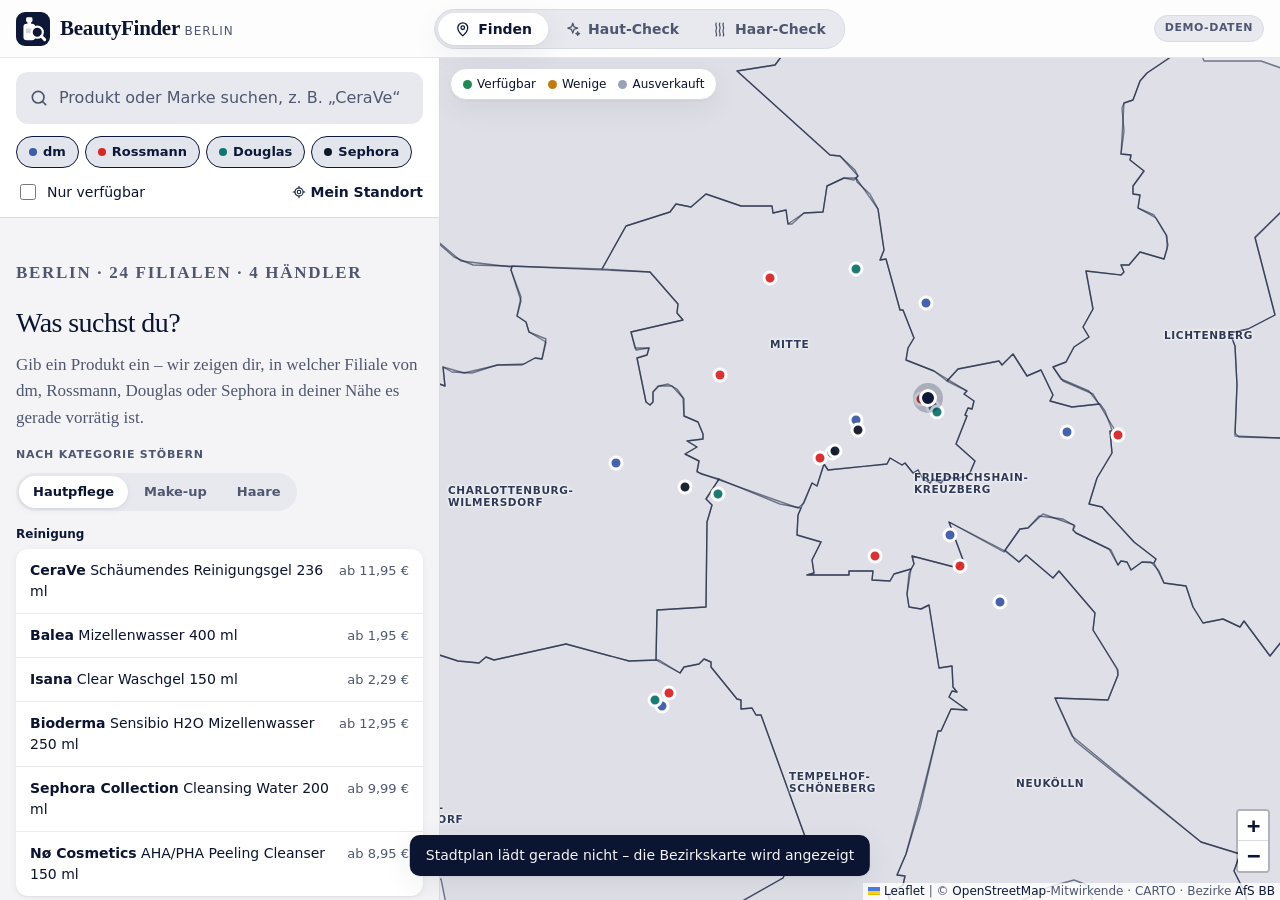
==== commit 047c6257: "Typografie wie in der Claude-App: Serifenschrift plus Groteskschrift - Überschriften und Lesetext in" ====
--- a/index.html
+++ b/index.html
@@ -9,7 +9,8 @@
   <link rel="icon" href="icons/icon.svg" type="image/svg+xml">
   <link rel="icon" href="icons/icon-32.png" sizes="32x32" type="image/png">
   <link rel="apple-touch-icon" href="icons/apple-touch-icon.png">
-  <link rel="preload" href="fonts/texgyrebonum-regular.woff2" as="font" type="font/woff2" crossorigin>
+  <link rel="preload" href="fonts/inter-latin-wght-normal.woff2" as="font" type="font/woff2" crossorigin>
+  <link rel="preload" href="fonts/source-serif-4-latin-opsz-normal.woff2" as="font" type="font/woff2" crossorigin>
   <link rel="stylesheet" href="vendor/leaflet/leaflet.css">
   <link rel="stylesheet" href="css/styles.css">
 </head>
--- a/css/styles.css
+++ b/css/styles.css
@@ -1,9 +1,10 @@
 /* Layout: Mobil = Suche · Karte · Liste untereinander; Desktop = Seitenleiste links, Karte rechts.
    Palette: Navy als Grundton für Schrift und Akzente, kühle helle Flächen.
-   Schrift: Bookman Old Style (falls installiert), sonst die freie Bookman-Kopie TeX Gyre Bonum. */
-@font-face { font-family: "TeX Gyre Bonum"; src: url("../fonts/texgyrebonum-regular.woff2") format("woff2"); font-weight: 300 500; font-style: normal; font-display: swap; }
-@font-face { font-family: "TeX Gyre Bonum"; src: url("../fonts/texgyrebonum-bold.woff2") format("woff2"); font-weight: 600 800; font-style: normal; font-display: swap; }
-@font-face { font-family: "TeX Gyre Bonum"; src: url("../fonts/texgyrebonum-italic.woff2") format("woff2"); font-weight: 300 500; font-style: italic; font-display: swap; }
+   Schrift wie in der Claude-App: Serifenschrift für Überschriften und Lesetext (Source Serif 4,
+   frei ähnlich zu Tiempos), klare Groteskschrift für Bedienelemente (Inter, frei ähnlich zu Styrene). */
+@font-face { font-family: "Source Serif 4"; src: url("../fonts/source-serif-4-latin-opsz-normal.woff2") format("woff2-variations"), url("../fonts/source-serif-4-latin-opsz-normal.woff2") format("woff2"); font-weight: 200 900; font-style: normal; font-display: swap; }
+@font-face { font-family: "Source Serif 4"; src: url("../fonts/source-serif-4-latin-opsz-italic.woff2") format("woff2-variations"), url("../fonts/source-serif-4-latin-opsz-italic.woff2") format("woff2"); font-weight: 200 900; font-style: italic; font-display: swap; }
+@font-face { font-family: "Inter"; src: url("../fonts/inter-latin-wght-normal.woff2") format("woff2-variations"), url("../fonts/inter-latin-wght-normal.woff2") format("woff2"); font-weight: 100 900; font-style: normal; font-display: swap; }
 
 :root {
   --bg: #f4f4f6;
@@ -23,8 +24,8 @@
   --district-label: #1c2747;
   --shadow: 0 1px 2px rgb(20 33 61 / .05), 0 8px 28px rgb(20 33 61 / .08);
   --shadow-sm: 0 1px 2px rgb(20 33 61 / .06), 0 2px 8px rgb(20 33 61 / .05);
-  --font-body: "Bookman Old Style", "Bookman", "URW Bookman", "URW Bookman L", "TeX Gyre Bonum", Georgia, serif;
-  --font-head: var(--font-body);
+  --font-body: "Inter", system-ui, -apple-system, "Segoe UI", Roboto, sans-serif;
+  --font-head: "Source Serif 4", Georgia, "Times New Roman", serif;
   --radius: 14px;
   --topbar-h: 58px;
   --tabbar-h: 64px;
@@ -52,13 +53,16 @@
 * { box-sizing: border-box; }
 html, body { margin: 0; }
 body {
-  font: 15px/1.55 var(--font-body);
+  font: 15px/1.5 var(--font-body);
   background: var(--bg);
   color: var(--text);
   padding-bottom: calc(var(--tabbar-h) + env(safe-area-inset-bottom));
   -webkit-font-smoothing: antialiased;
 }
-h1, h2, h3 { font-family: var(--font-head); letter-spacing: 0; text-wrap: balance; }
+h1, h2, h3 { font-family: var(--font-head); font-weight: 500; letter-spacing: -.01em; text-wrap: balance; font-optical-sizing: auto; }
+/* Lesetext in Serifenschrift, wie die Antworten in der Claude-App */
+.intro-text, .q-hint, .tips li, .season-tip, .step-note, .empty-state > p, .results-summary { font-family: var(--font-head); }
+.intro-text, .empty-state > p { font-size: 17px; line-height: 1.55; }
 button { font: inherit; color: inherit; cursor: pointer; }
 button:focus-visible, a:focus-visible, input:focus-visible { outline: 2px solid var(--accent); outline-offset: 2px; }
 .muted { color: var(--muted); }
@@ -76,8 +80,8 @@
   -webkit-backdrop-filter: saturate(1.6) blur(14px); backdrop-filter: saturate(1.6) blur(14px);
   border-bottom: 1px solid color-mix(in srgb, var(--border) 70%, transparent);
 }
-.brand { display: flex; align-items: center; gap: 10px; font-family: var(--font-head); font-weight: 700; font-size: 19px; letter-spacing: 0; }
-.brand small { font-family: var(--font-body); font-weight: 500; color: var(--muted); font-size: 13px; letter-spacing: .06em; text-transform: uppercase; }
+.brand { display: flex; align-items: center; gap: 10px; font-family: var(--font-head); font-weight: 600; font-size: 21px; letter-spacing: -.015em; }
+.brand small { font-family: var(--font-body); font-weight: 500; color: var(--muted); font-size: 12px; letter-spacing: .08em; text-transform: uppercase; }
 .logo {
   width: 34px; height: 34px; border-radius: 9px; display: grid; place-items: center; flex: none;
   background: var(--accent);
@@ -183,7 +187,7 @@
 
 /* Leere Ansicht */
 .empty-state { padding: 12px 0; }
-.empty-state h2 { margin: 0 0 8px; font-size: 28px; font-weight: 400; letter-spacing: 0; }
+.empty-state h2 { margin: 0 0 8px; font-size: 28px; font-weight: 400; letter-spacing: -.02em; }
 .empty-state p { margin: 0 0 16px; color: var(--muted); max-width: 60ch; }
 .popular > span { font-size: 11px; color: var(--muted); font-weight: 600; letter-spacing: .07em; text-transform: uppercase; }
 #popular-list { display: flex; flex-wrap: wrap; gap: 6px; margin-top: 8px; }
@@ -211,7 +215,7 @@
 .product-card { background: var(--surface); border-radius: 18px; padding: 18px; box-shadow: var(--shadow); }
 .pc-top { display: flex; justify-content: space-between; gap: 12px; align-items: flex-start; }
 .pc-brand { font-size: 11px; font-weight: 700; color: var(--accent); text-transform: uppercase; letter-spacing: .08em; }
-.pc-name { font-family: var(--font-head); font-weight: 600; font-size: 18px; letter-spacing: 0; }
+.pc-name { font-family: var(--font-head); font-weight: 500; font-size: 20px; letter-spacing: -.01em; }
 .pc-price { font-weight: 700; white-space: nowrap; font-variant-numeric: tabular-nums; }
 .pc-meta { display: flex; flex-wrap: wrap; gap: 6px; align-items: center; margin-top: 12px; font-size: 13px; }
 .chain-tag {
@@ -285,7 +289,7 @@
 }
 
 /* Start */
-.intro-title { margin: 0; font-size: clamp(28px, 6.4vw, 40px); line-height: 1.12; font-weight: 400; letter-spacing: 0; }
+.intro-title { margin: 0; font-size: clamp(28px, 6.4vw, 40px); line-height: 1.12; font-weight: 400; letter-spacing: -.02em; }
 .intro-text { margin: 14px 0 0; color: var(--muted); font-size: 16px; max-width: 58ch; }
 .intro-meta { display: flex; flex-wrap: wrap; gap: 8px 22px; margin-top: 22px; font-size: 13px; color: var(--muted); }
 .intro-meta b { color: var(--text); font-weight: 600; }
@@ -305,7 +309,7 @@
 .quiz-count { font-size: 13px; color: var(--muted); font-variant-numeric: tabular-nums; }
 .quiz-bar { height: 4px; border-radius: 999px; background: var(--surface-2); margin: 12px 0 30px; overflow: hidden; }
 .quiz-bar span { display: block; height: 100%; width: 0; background: var(--accent); border-radius: inherit; transition: width .35s ease; }
-.q-title { margin: 0; font-size: clamp(23px, 5.4vw, 30px); line-height: 1.2; font-weight: 400; letter-spacing: 0; }
+.q-title { margin: 0; font-size: clamp(23px, 5.4vw, 30px); line-height: 1.2; font-weight: 400; letter-spacing: -.02em; }
 .q-hint { margin: 10px 0 0; color: var(--muted); }
 .options { display: flex; flex-direction: column; gap: 10px; margin-top: 24px; }
 .option {
@@ -346,7 +350,7 @@
 .secondary-btn:hover { border-color: var(--accent); color: var(--accent); }
 
 /* Ergebnis */
-.result-head h2 { margin: 0; font-size: clamp(24px, 5.6vw, 32px); line-height: 1.18; font-weight: 400; letter-spacing: 0; }
+.result-head h2 { margin: 0; font-size: clamp(24px, 5.6vw, 32px); line-height: 1.18; font-weight: 400; letter-spacing: -.02em; }
 .profile-tags { display: flex; flex-wrap: wrap; gap: 6px; margin-top: 14px; }
 .profile-tags span { font-size: 12px; font-weight: 600; padding: 5px 11px; border-radius: 999px; background: var(--surface); color: var(--text); box-shadow: var(--shadow-sm); }
 .season-tip { margin-top: 22px; background: var(--accent-soft); border-radius: 14px; padding: 14px 16px; font-size: 14px; }
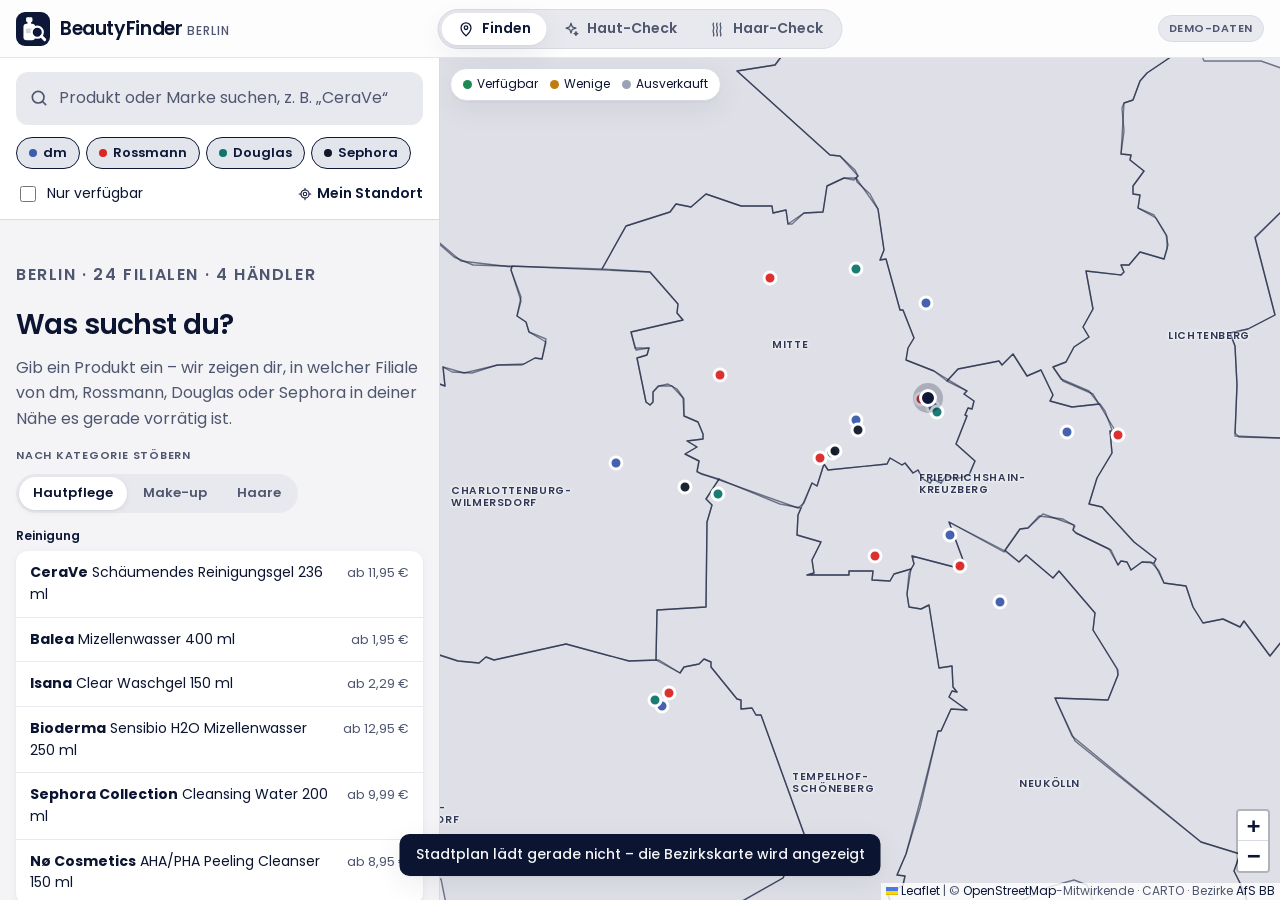
==== commit a76d8d24: "Schrift Poppins überall - Poppins lokal eingebunden (300–700, SIL Open Font License) - Source Serif " ====
--- a/index.html
+++ b/index.html
@@ -9,8 +9,8 @@
   <link rel="icon" href="icons/icon.svg" type="image/svg+xml">
   <link rel="icon" href="icons/icon-32.png" sizes="32x32" type="image/png">
   <link rel="apple-touch-icon" href="icons/apple-touch-icon.png">
-  <link rel="preload" href="fonts/inter-latin-wght-normal.woff2" as="font" type="font/woff2" crossorigin>
-  <link rel="preload" href="fonts/source-serif-4-latin-opsz-normal.woff2" as="font" type="font/woff2" crossorigin>
+  <link rel="preload" href="fonts/poppins-latin-400-normal.woff2" as="font" type="font/woff2" crossorigin>
+  <link rel="preload" href="fonts/poppins-latin-600-normal.woff2" as="font" type="font/woff2" crossorigin>
   <link rel="stylesheet" href="vendor/leaflet/leaflet.css">
   <link rel="stylesheet" href="css/styles.css">
 </head>
--- a/css/styles.css
+++ b/css/styles.css
@@ -1,10 +1,11 @@
 /* Layout: Mobil = Suche · Karte · Liste untereinander; Desktop = Seitenleiste links, Karte rechts.
    Palette: Navy als Grundton für Schrift und Akzente, kühle helle Flächen.
-   Schrift wie in der Claude-App: Serifenschrift für Überschriften und Lesetext (Source Serif 4,
-   frei ähnlich zu Tiempos), klare Groteskschrift für Bedienelemente (Inter, frei ähnlich zu Styrene). */
-@font-face { font-family: "Source Serif 4"; src: url("../fonts/source-serif-4-latin-opsz-normal.woff2") format("woff2-variations"), url("../fonts/source-serif-4-latin-opsz-normal.woff2") format("woff2"); font-weight: 200 900; font-style: normal; font-display: swap; }
-@font-face { font-family: "Source Serif 4"; src: url("../fonts/source-serif-4-latin-opsz-italic.woff2") format("woff2-variations"), url("../fonts/source-serif-4-latin-opsz-italic.woff2") format("woff2"); font-weight: 200 900; font-style: italic; font-display: swap; }
-@font-face { font-family: "Inter"; src: url("../fonts/inter-latin-wght-normal.woff2") format("woff2-variations"), url("../fonts/inter-latin-wght-normal.woff2") format("woff2"); font-weight: 100 900; font-style: normal; font-display: swap; }
+   Schrift: Poppins überall – rund, modern und klar (SIL Open Font License, lokal eingebunden). */
+@font-face { font-family: "Poppins"; src: url("../fonts/poppins-latin-300-normal.woff2") format("woff2"); font-weight: 300; font-style: normal; font-display: swap; }
+@font-face { font-family: "Poppins"; src: url("../fonts/poppins-latin-400-normal.woff2") format("woff2"); font-weight: 400; font-style: normal; font-display: swap; }
+@font-face { font-family: "Poppins"; src: url("../fonts/poppins-latin-500-normal.woff2") format("woff2"); font-weight: 500; font-style: normal; font-display: swap; }
+@font-face { font-family: "Poppins"; src: url("../fonts/poppins-latin-600-normal.woff2") format("woff2"); font-weight: 600; font-style: normal; font-display: swap; }
+@font-face { font-family: "Poppins"; src: url("../fonts/poppins-latin-700-normal.woff2") format("woff2"); font-weight: 700; font-style: normal; font-display: swap; }
 
 :root {
   --bg: #f4f4f6;
@@ -24,8 +25,8 @@
   --district-label: #1c2747;
   --shadow: 0 1px 2px rgb(20 33 61 / .05), 0 8px 28px rgb(20 33 61 / .08);
   --shadow-sm: 0 1px 2px rgb(20 33 61 / .06), 0 2px 8px rgb(20 33 61 / .05);
-  --font-body: "Inter", system-ui, -apple-system, "Segoe UI", Roboto, sans-serif;
-  --font-head: "Source Serif 4", Georgia, "Times New Roman", serif;
+  --font-body: "Poppins", system-ui, -apple-system, "Segoe UI", Roboto, sans-serif;
+  --font-head: var(--font-body);
   --radius: 14px;
   --topbar-h: 58px;
   --tabbar-h: 64px;
@@ -53,16 +54,14 @@
 * { box-sizing: border-box; }
 html, body { margin: 0; }
 body {
-  font: 15px/1.5 var(--font-body);
+  font: 14.5px/1.55 var(--font-body);
   background: var(--bg);
   color: var(--text);
   padding-bottom: calc(var(--tabbar-h) + env(safe-area-inset-bottom));
   -webkit-font-smoothing: antialiased;
 }
-h1, h2, h3 { font-family: var(--font-head); font-weight: 500; letter-spacing: -.01em; text-wrap: balance; font-optical-sizing: auto; }
-/* Lesetext in Serifenschrift, wie die Antworten in der Claude-App */
-.intro-text, .q-hint, .tips li, .season-tip, .step-note, .empty-state > p, .results-summary { font-family: var(--font-head); }
-.intro-text, .empty-state > p { font-size: 17px; line-height: 1.55; }
+h1, h2, h3 { font-family: var(--font-head); font-weight: 600; letter-spacing: -.02em; text-wrap: balance; }
+.intro-text, .empty-state > p { font-size: 16px; line-height: 1.6; }
 button { font: inherit; color: inherit; cursor: pointer; }
 button:focus-visible, a:focus-visible, input:focus-visible { outline: 2px solid var(--accent); outline-offset: 2px; }
 .muted { color: var(--muted); }
@@ -80,7 +79,7 @@
   -webkit-backdrop-filter: saturate(1.6) blur(14px); backdrop-filter: saturate(1.6) blur(14px);
   border-bottom: 1px solid color-mix(in srgb, var(--border) 70%, transparent);
 }
-.brand { display: flex; align-items: center; gap: 10px; font-family: var(--font-head); font-weight: 600; font-size: 21px; letter-spacing: -.015em; }
+.brand { display: flex; align-items: center; gap: 10px; font-family: var(--font-head); font-weight: 600; font-size: 19px; letter-spacing: -.02em; }
 .brand small { font-family: var(--font-body); font-weight: 500; color: var(--muted); font-size: 12px; letter-spacing: .08em; text-transform: uppercase; }
 .logo {
   width: 34px; height: 34px; border-radius: 9px; display: grid; place-items: center; flex: none;
@@ -187,7 +186,7 @@
 
 /* Leere Ansicht */
 .empty-state { padding: 12px 0; }
-.empty-state h2 { margin: 0 0 8px; font-size: 28px; font-weight: 400; letter-spacing: -.02em; }
+.empty-state h2 { margin: 0 0 8px; font-size: 28px; font-weight: 600; letter-spacing: -.03em; }
 .empty-state p { margin: 0 0 16px; color: var(--muted); max-width: 60ch; }
 .popular > span { font-size: 11px; color: var(--muted); font-weight: 600; letter-spacing: .07em; text-transform: uppercase; }
 #popular-list { display: flex; flex-wrap: wrap; gap: 6px; margin-top: 8px; }
@@ -215,7 +214,7 @@
 .product-card { background: var(--surface); border-radius: 18px; padding: 18px; box-shadow: var(--shadow); }
 .pc-top { display: flex; justify-content: space-between; gap: 12px; align-items: flex-start; }
 .pc-brand { font-size: 11px; font-weight: 700; color: var(--accent); text-transform: uppercase; letter-spacing: .08em; }
-.pc-name { font-family: var(--font-head); font-weight: 500; font-size: 20px; letter-spacing: -.01em; }
+.pc-name { font-family: var(--font-head); font-weight: 600; font-size: 18px; letter-spacing: -.015em; }
 .pc-price { font-weight: 700; white-space: nowrap; font-variant-numeric: tabular-nums; }
 .pc-meta { display: flex; flex-wrap: wrap; gap: 6px; align-items: center; margin-top: 12px; font-size: 13px; }
 .chain-tag {
@@ -289,7 +288,7 @@
 }
 
 /* Start */
-.intro-title { margin: 0; font-size: clamp(28px, 6.4vw, 40px); line-height: 1.12; font-weight: 400; letter-spacing: -.02em; }
+.intro-title { margin: 0; font-size: clamp(28px, 6.4vw, 40px); line-height: 1.12; font-weight: 600; letter-spacing: -.03em; }
 .intro-text { margin: 14px 0 0; color: var(--muted); font-size: 16px; max-width: 58ch; }
 .intro-meta { display: flex; flex-wrap: wrap; gap: 8px 22px; margin-top: 22px; font-size: 13px; color: var(--muted); }
 .intro-meta b { color: var(--text); font-weight: 600; }
@@ -309,7 +308,7 @@
 .quiz-count { font-size: 13px; color: var(--muted); font-variant-numeric: tabular-nums; }
 .quiz-bar { height: 4px; border-radius: 999px; background: var(--surface-2); margin: 12px 0 30px; overflow: hidden; }
 .quiz-bar span { display: block; height: 100%; width: 0; background: var(--accent); border-radius: inherit; transition: width .35s ease; }
-.q-title { margin: 0; font-size: clamp(23px, 5.4vw, 30px); line-height: 1.2; font-weight: 400; letter-spacing: -.02em; }
+.q-title { margin: 0; font-size: clamp(23px, 5.4vw, 30px); line-height: 1.2; font-weight: 600; letter-spacing: -.03em; }
 .q-hint { margin: 10px 0 0; color: var(--muted); }
 .options { display: flex; flex-direction: column; gap: 10px; margin-top: 24px; }
 .option {
@@ -350,7 +349,7 @@
 .secondary-btn:hover { border-color: var(--accent); color: var(--accent); }
 
 /* Ergebnis */
-.result-head h2 { margin: 0; font-size: clamp(24px, 5.6vw, 32px); line-height: 1.18; font-weight: 400; letter-spacing: -.02em; }
+.result-head h2 { margin: 0; font-size: clamp(24px, 5.6vw, 32px); line-height: 1.18; font-weight: 600; letter-spacing: -.03em; }
 .profile-tags { display: flex; flex-wrap: wrap; gap: 6px; margin-top: 14px; }
 .profile-tags span { font-size: 12px; font-weight: 600; padding: 5px 11px; border-radius: 999px; background: var(--surface); color: var(--text); box-shadow: var(--shadow-sm); }
 .season-tip { margin-top: 22px; background: var(--accent-soft); border-radius: 14px; padding: 14px 16px; font-size: 14px; }
@@ -373,7 +372,7 @@
 .step-why { font-size: 12px; color: var(--accent); margin-top: 3px; }
 .step-why.warn { color: var(--warn); }
 .step-foot { display: flex; align-items: center; justify-content: space-between; gap: 10px; flex-wrap: wrap; margin-top: 10px; padding-top: 10px; border-top: 1px solid var(--surface-2); }
-.step-note { font-size: 13px; color: var(--text); margin-top: 3px; font-style: italic; }
+.step-note { font-size: 13px; color: var(--muted); margin-top: 3px; }
 .step-where { font-size: 12px; color: var(--muted); display: flex; align-items: center; gap: 4px; min-width: 0; }
 .tips { margin-top: 28px; }
 .tips h3 { margin: 0 0 10px; font-size: 18px; }
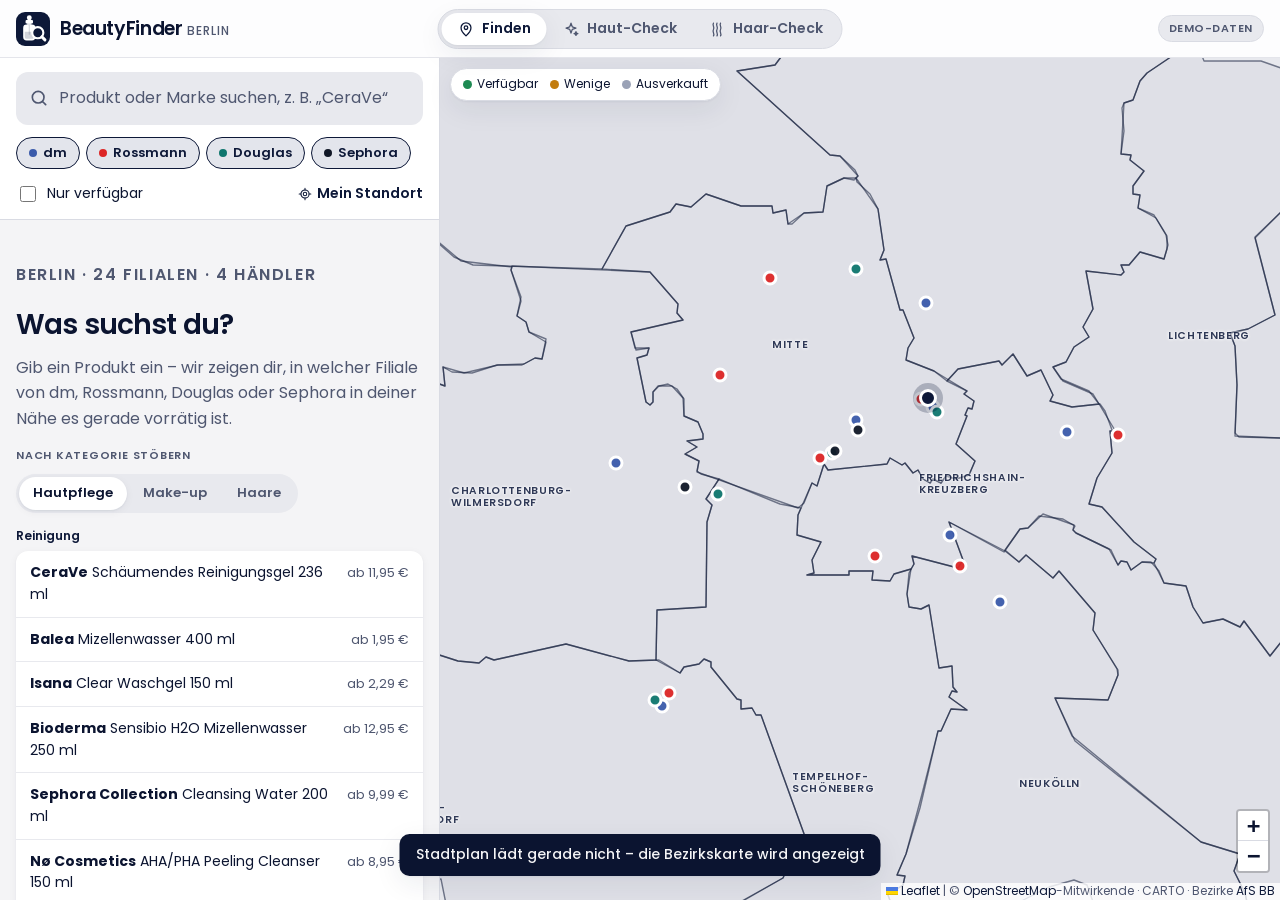
==== commit b5a05685: "Icon: Serumflasche mit Pipette und Lupe Co-Authored-By: Claude Opus 5.5 <noreply@anthropic.com> Clau" ====
--- a/index.html
+++ b/index.html
@@ -18,9 +18,11 @@
   <header class="topbar">
     <div class="brand">
       <span class="logo" aria-hidden="true"><svg viewBox="0 0 64 64">
-        <rect x="19" y="10" width="12" height="9" rx="2.5" class="lg-fg"/><rect x="21.5" y="18" width="7" height="5" class="lg-fg"/>
-        <rect x="14" y="22" width="22" height="31" rx="6" class="lg-fg"/><rect x="18.5" y="31" width="13" height="9" rx="2" class="lg-label"/>
-        <circle cx="40" cy="38" r="10.5" class="lg-lens"/><path d="M47.8 45.8 L54 52" class="lg-handle"/>
+        <rect x="20.5" y="6" width="9" height="10" rx="4.5" class="lg-fg"/><rect x="18" y="15" width="14" height="6.5" rx="1.8" class="lg-fg"/>
+        <rect x="21" y="21" width="8" height="3" class="lg-fg"/><rect x="13.5" y="23.5" width="23" height="30" rx="6.5" class="lg-fg"/>
+        <rect x="24" y="24" width="2" height="19" rx="1" class="lg-label"/>
+        <path d="M16.5 37 H33.5 V47 a3.5 3.5 0 0 1 -3.5 3.5 H20 a3.5 3.5 0 0 1 -3.5 -3.5 Z" class="lg-label"/>
+        <circle cx="41" cy="39" r="10.5" class="lg-lens"/><path d="M48.8 46.8 L54.5 52.5" class="lg-handle"/>
       </svg></span>
       <span>BeautyFinder <small>Berlin</small></span>
     </div>
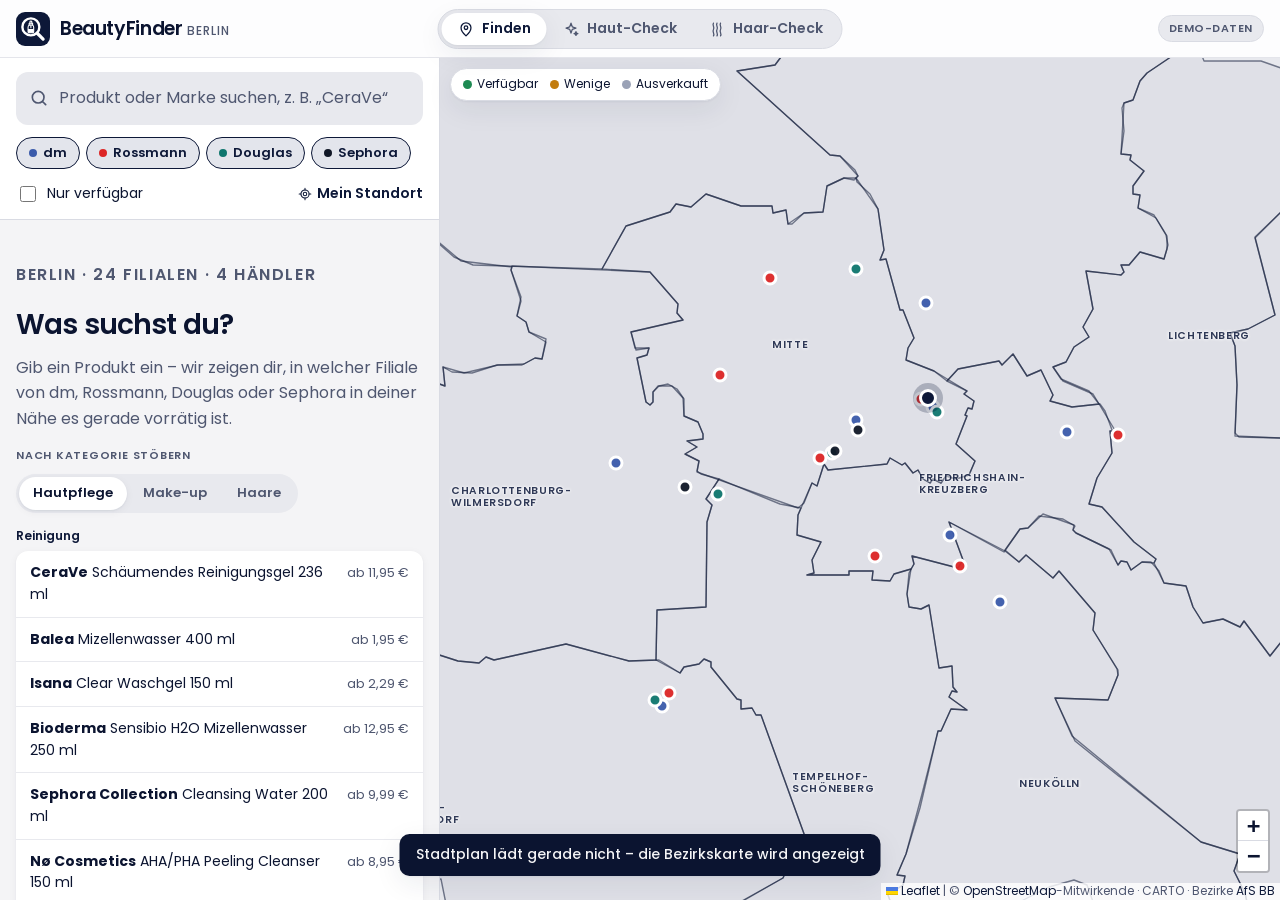
==== commit ccfde622: "Icon: Lupe mit Serumflasche in Linienoptik Co-Authored-By: Claude Opus 5.5 <noreply@anthropic.com> C" ====
--- a/index.html
+++ b/index.html
@@ -18,11 +18,8 @@
   <header class="topbar">
     <div class="brand">
       <span class="logo" aria-hidden="true"><svg viewBox="0 0 64 64">
-        <rect x="20.5" y="6" width="9" height="10" rx="4.5" class="lg-fg"/><rect x="18" y="15" width="14" height="6.5" rx="1.8" class="lg-fg"/>
-        <rect x="21" y="21" width="8" height="3" class="lg-fg"/><rect x="13.5" y="23.5" width="23" height="30" rx="6.5" class="lg-fg"/>
-        <rect x="24" y="24" width="2" height="19" rx="1" class="lg-label"/>
-        <path d="M16.5 37 H33.5 V47 a3.5 3.5 0 0 1 -3.5 3.5 H20 a3.5 3.5 0 0 1 -3.5 -3.5 Z" class="lg-label"/>
-        <circle cx="41" cy="39" r="10.5" class="lg-lens"/><path d="M48.8 46.8 L54.5 52.5" class="lg-handle"/>
+        <circle cx="28" cy="28" r="16" class="lg-ring"/><path d="M40 40 L51 51" class="lg-handle"/>
+        <g class="lg-line"><path d="M26.2 21v-2.4a1.8 1.8 0 0 1 3.6 0V21"/><rect x="24.6" y="21" width="6.8" height="3.6" rx="0.9"/><path d="M25.6 24.6c-1.9.6-2.9 2-2.9 4V37a2 2 0 0 0 2 2h6.6a2 2 0 0 0 2-2v-8.4c0-2-1-3.4-2.9-4"/><path d="M28 24.6v5"/></g><path d="M22.7 32.2h10.6V37a2 2 0 0 1-2 2h-6.6a2 2 0 0 1-2-2z" class="lg-fg"/>
       </svg></span>
       <span>BeautyFinder <small>Berlin</small></span>
     </div>
--- a/css/styles.css
+++ b/css/styles.css
@@ -87,9 +87,9 @@
 }
 .logo svg { width: 34px; height: 34px; }
 .logo .lg-fg { fill: var(--on-accent); }
-.logo .lg-label { fill: var(--accent); opacity: .18; }
-.logo .lg-lens { fill: var(--accent); stroke: var(--on-accent); stroke-width: 4; }
-.logo .lg-handle { stroke: var(--on-accent); stroke-width: 5.5; stroke-linecap: round; }
+.logo .lg-ring { fill: none; stroke: var(--on-accent); stroke-width: 4.5; }
+.logo .lg-handle { stroke: var(--on-accent); stroke-width: 6; stroke-linecap: round; }
+.logo .lg-line { fill: none; stroke: var(--on-accent); stroke-width: 2; stroke-linecap: round; stroke-linejoin: round; }
 .demo-badge {
   font-size: 11px; font-weight: 600; letter-spacing: .05em; text-transform: uppercase;
   padding: 4px 10px; border-radius: 999px; background: var(--surface-2); color: var(--muted); border: 1px solid var(--border);
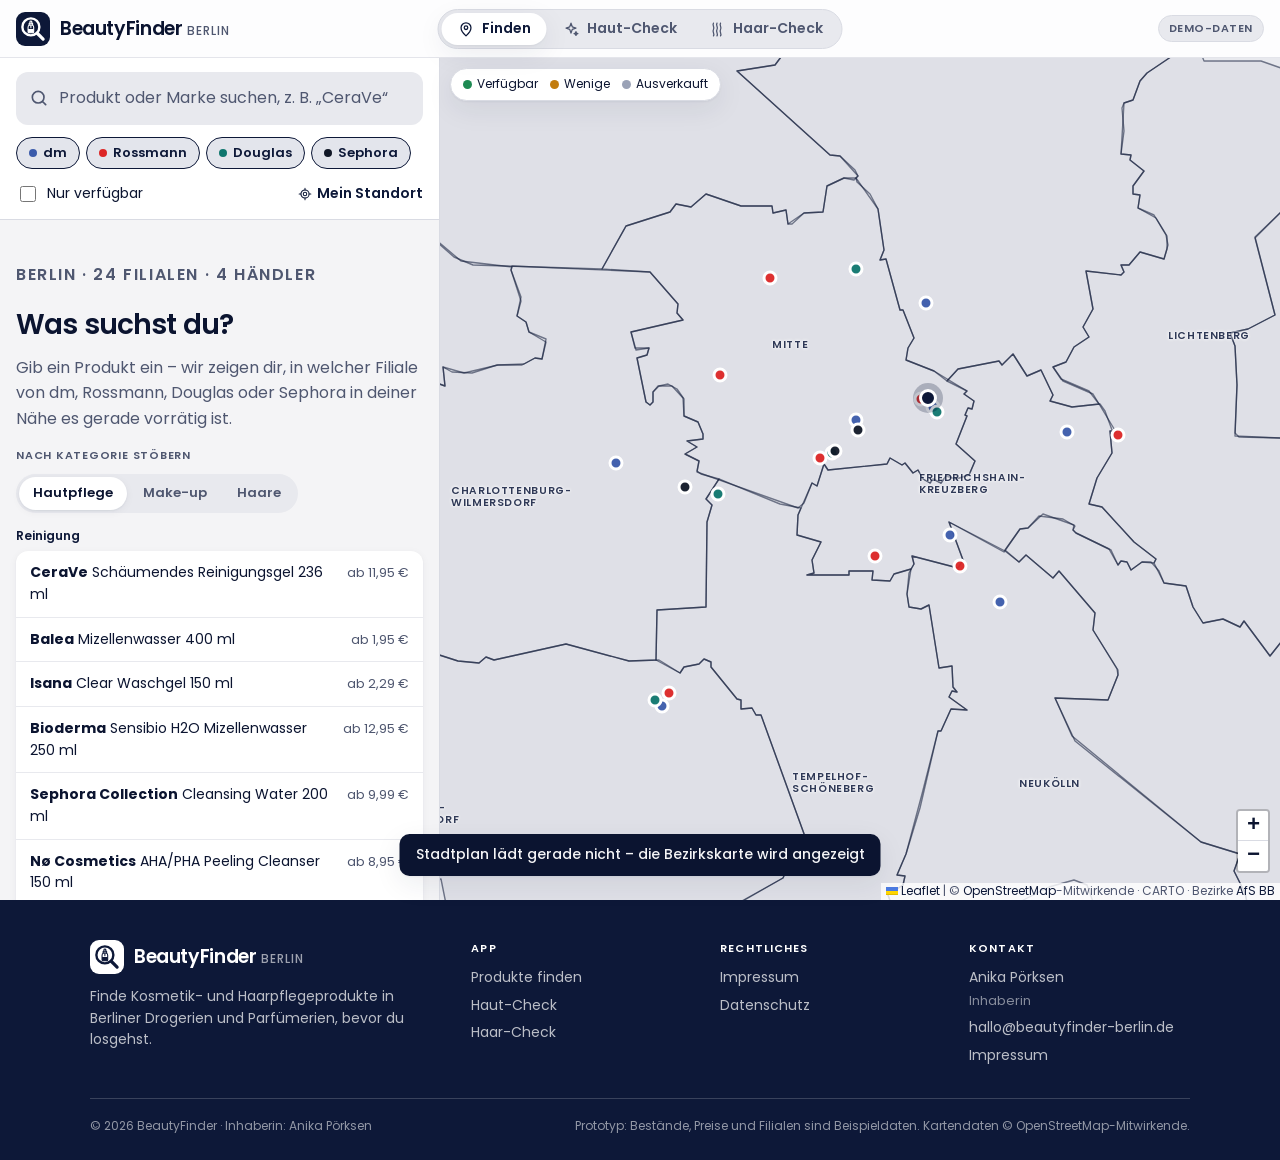
==== commit e9c5a4e3: "Fußzeile, Impressum, Datenschutz und App-Name BeautyFinder - Fußzeile mit Kurzbeschreibung, App-Link" ====
--- a/index.html
+++ b/index.html
@@ -9,6 +9,12 @@
   <link rel="icon" href="icons/icon.svg" type="image/svg+xml">
   <link rel="icon" href="icons/icon-32.png" sizes="32x32" type="image/png">
   <link rel="apple-touch-icon" href="icons/apple-touch-icon.png">
+  <link rel="manifest" href="manifest.webmanifest">
+  <meta name="apple-mobile-web-app-title" content="BeautyFinder">
+  <meta name="application-name" content="BeautyFinder">
+  <meta name="apple-mobile-web-app-capable" content="yes">
+  <meta name="mobile-web-app-capable" content="yes">
+  <meta name="apple-mobile-web-app-status-bar-style" content="default">
   <link rel="preload" href="fonts/poppins-latin-400-normal.woff2" as="font" type="font/woff2" crossorigin>
   <link rel="preload" href="fonts/poppins-latin-600-normal.woff2" as="font" type="font/woff2" crossorigin>
   <link rel="stylesheet" href="vendor/leaflet/leaflet.css">
@@ -151,6 +157,40 @@
     </section>
   </main>
 
+  <footer class="site-footer">
+    <div class="footer-inner">
+      <div class="footer-brand">
+        <div class="brand"><span class="logo" aria-hidden="true"><svg viewBox="0 0 64 64">
+        <circle cx="28" cy="28" r="16" class="lg-ring"/><path d="M40 40 L51 51" class="lg-handle"/>
+        <g class="lg-line"><path d="M26.2 21v-2.4a1.8 1.8 0 0 1 3.6 0V21"/><rect x="24.6" y="21" width="6.8" height="3.6" rx="0.9"/><path d="M25.6 24.6c-1.9.6-2.9 2-2.9 4V37a2 2 0 0 0 2 2h6.6a2 2 0 0 0 2-2v-8.4c0-2-1-3.4-2.9-4"/><path d="M28 24.6v5"/></g><path d="M22.7 32.2h10.6V37a2 2 0 0 1-2 2h-6.6a2 2 0 0 1-2-2z" class="lg-fg"/>
+      </svg></span><span>BeautyFinder <small>Berlin</small></span></div>
+        <p>Finde Kosmetik- und Haarpflegeprodukte in Berliner Drogerien und Parfümerien, bevor du losgehst.</p>
+      </div>
+      <nav class="footer-col" aria-label="App">
+        <h4>App</h4>
+        <button type="button" data-tab="tab-search">Produkte finden</button>
+        <button type="button" data-tab="tab-skin">Haut-Check</button>
+        <button type="button" data-tab="tab-hair">Haar-Check</button>
+      </nav>
+      <nav class="footer-col" aria-label="Rechtliches">
+        <h4>Rechtliches</h4>
+        <a href="impressum.html">Impressum</a>
+        <a href="datenschutz.html">Datenschutz</a>
+      </nav>
+      <div class="footer-col">
+        <h4>Kontakt</h4>
+        <span>Anika Pörksen</span>
+        <span class="muted">Inhaberin</span>
+        <a href="mailto:hallo@beautyfinder-berlin.de">hallo@beautyfinder-berlin.de</a>
+        <a href="impressum.html#kontakt">Impressum</a>
+      </div>
+    </div>
+    <div class="footer-bottom">
+      <span>© 2026 BeautyFinder · Inhaberin: Anika Pörksen</span>
+      <span>Prototyp: Bestände, Preise und Filialen sind Beispieldaten. Kartendaten © OpenStreetMap-Mitwirkende.</span>
+    </div>
+  </footer>
+
   <nav class="tabbar" aria-label="Hauptnavigation">
     <button type="button" class="tab-btn active" data-tab="tab-search">
       <svg class="ic" viewBox="0 0 24 24" aria-hidden="true"><path d="M12 21s-7-6.2-7-11.5A7 7 0 0 1 19 9.5C19 14.8 12 21 12 21z"/><circle cx="12" cy="9.5" r="2.5"/></svg>Finden
--- a/css/styles.css
+++ b/css/styles.css
@@ -381,6 +381,41 @@
 .tips li::before { content: ""; position: absolute; left: 2px; top: .6em; width: 6px; height: 6px; border-radius: 50%; background: var(--accent); }
 .disclaimer { font-size: 12px; color: var(--muted); margin-top: 24px; }
 
+/* ---------- Fußzeile ---------- */
+.site-footer {
+  background: var(--accent); color: color-mix(in srgb, var(--on-accent) 72%, transparent);
+  padding-block: 40px 24px; padding-left: max(20px, env(safe-area-inset-left, 0px)); padding-right: max(20px, env(safe-area-inset-right, 0px));
+  font-size: 14px;
+}
+.footer-inner { max-width: 1100px; margin: 0 auto; display: grid; gap: 28px; grid-template-columns: 1fr; }
+.footer-brand .brand { color: var(--on-accent); }
+.footer-brand .brand small { color: color-mix(in srgb, var(--on-accent) 60%, transparent); }
+.footer-brand .logo { background: var(--on-accent); }
+.footer-brand .logo .lg-fg { fill: var(--accent); }
+.footer-brand .logo .lg-ring, .footer-brand .logo .lg-line { stroke: var(--accent); }
+.footer-brand .logo .lg-handle { stroke: var(--accent); }
+.footer-brand p { margin: 12px 0 0; max-width: 40ch; }
+.footer-col { display: flex; flex-direction: column; align-items: flex-start; gap: 6px; }
+.footer-col h4 { margin: 0 0 4px; font-size: 11px; font-weight: 600; letter-spacing: .1em; text-transform: uppercase; color: var(--on-accent); }
+.footer-col a, .footer-col button { color: inherit; text-decoration: none; background: none; border: 0; padding: 0; font: inherit; cursor: pointer; }
+.footer-col a:hover, .footer-col button:hover { color: var(--on-accent); text-decoration: underline; }
+.footer-col .muted { color: color-mix(in srgb, var(--on-accent) 50%, transparent); font-size: 13px; margin-top: -4px; }
+.footer-bottom {
+  max-width: 1100px; margin: 32px auto 0; padding-top: 18px; border-top: 1px solid color-mix(in srgb, var(--on-accent) 18%, transparent);
+  display: flex; flex-wrap: wrap; gap: 6px 24px; justify-content: space-between; font-size: 12px; color: color-mix(in srgb, var(--on-accent) 55%, transparent);
+}
+@media (min-width: 700px) { .footer-inner { grid-template-columns: 1.6fr 1fr 1fr 1fr; } }
+
+/* ---------- Unterseiten (Impressum, Datenschutz) ---------- */
+.legal { max-width: 720px; margin: 0 auto; padding-block: 36px 56px; padding-left: max(20px, env(safe-area-inset-left, 0px)); padding-right: max(20px, env(safe-area-inset-right, 0px)); }
+.legal h1 { font-size: clamp(28px, 6vw, 38px); letter-spacing: -.03em; margin: 8px 0 20px; }
+.legal h2 { font-size: 18px; margin: 30px 0 8px; }
+.legal p, .legal li { line-height: 1.65; }
+.legal .todo { background: #fff3cd; color: #6b4e00; border-radius: 4px; padding: 0 4px; font-weight: 600; }
+.legal .back { display: inline-flex; gap: 6px; color: var(--accent); font-weight: 600; text-decoration: none; }
+.legal .note { margin-top: 32px; padding: 14px 16px; border-radius: 12px; background: var(--surface-2); font-size: 13px; color: var(--muted); }
+body.legal-page { padding-bottom: 0; }
+
 /* ---------- Toast ---------- */
 .toast { font-weight: 500;
  
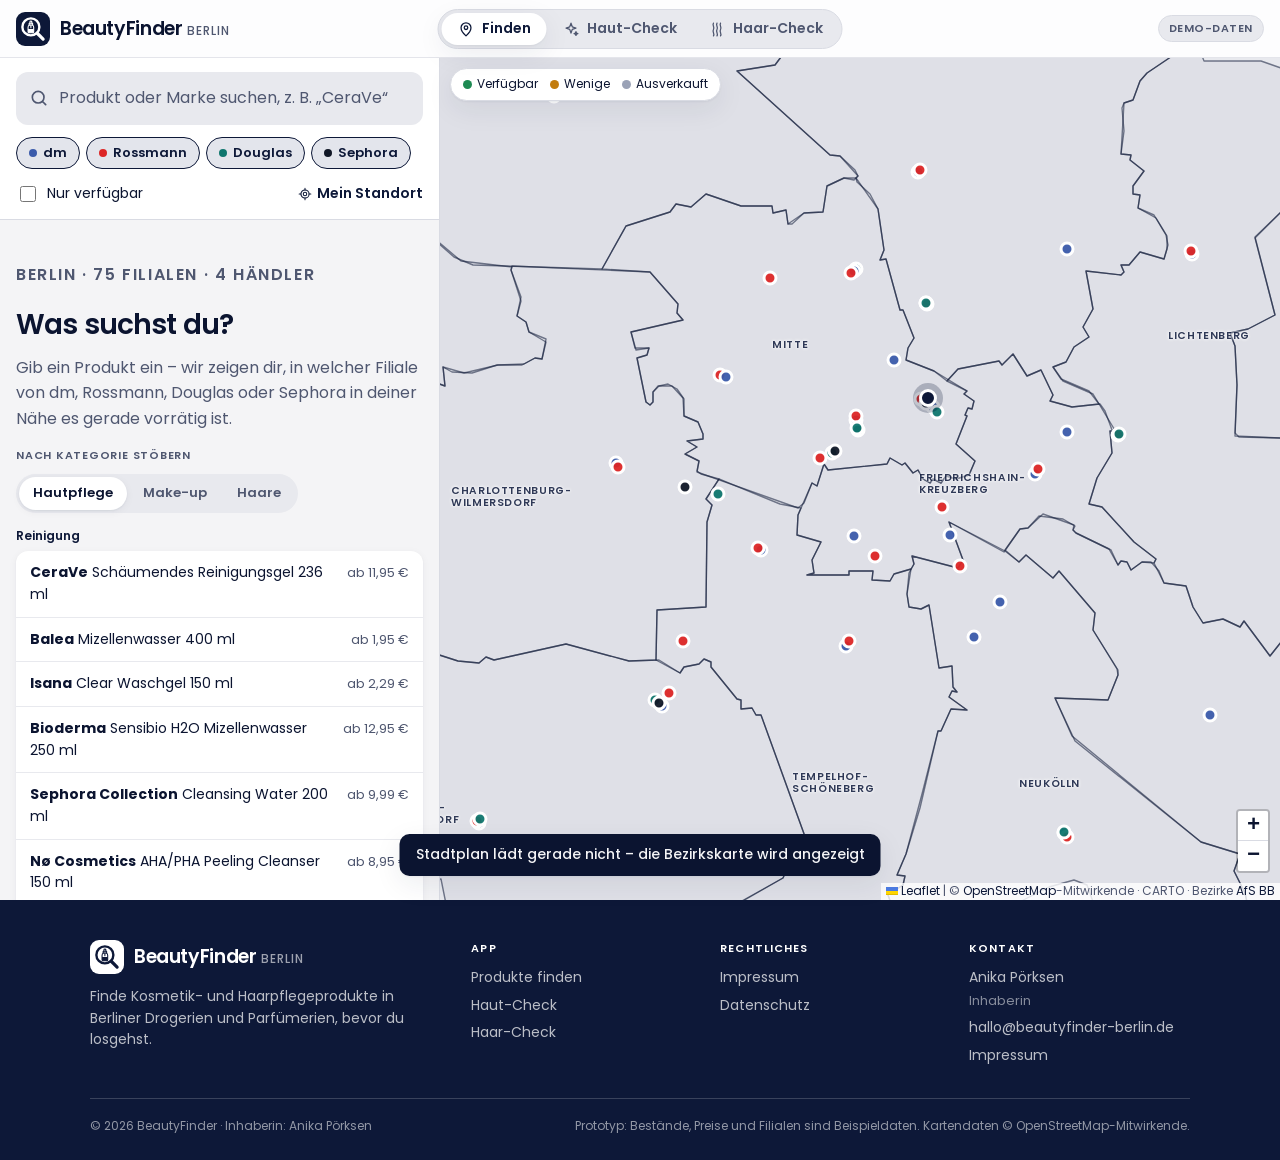
==== commit 3ffba233: "51 weitere Filialen in allen Berliner Bezirken (jetzt 75) Co-Authored-By: Claude Opus 5.5 <noreply@a" ====
--- a/index.html
+++ b/index.html
@@ -59,7 +59,7 @@
           <div id="results-summary" class="results-summary"></div>
           <ul id="results" class="results"></ul>
           <div id="empty-state" class="empty-state">
-            <p class="eyebrow">Berlin · 24 Filialen · 4 Händler</p>
+            <p class="eyebrow">Berlin · 75 Filialen · 4 Händler</p>
             <h2>Was suchst du?</h2>
             <p>Gib ein Produkt ein – wir zeigen dir, in welcher Filiale von dm, Rossmann, Douglas oder Sephora in deiner Nähe es gerade vorrätig ist.</p>
             <div class="browse">
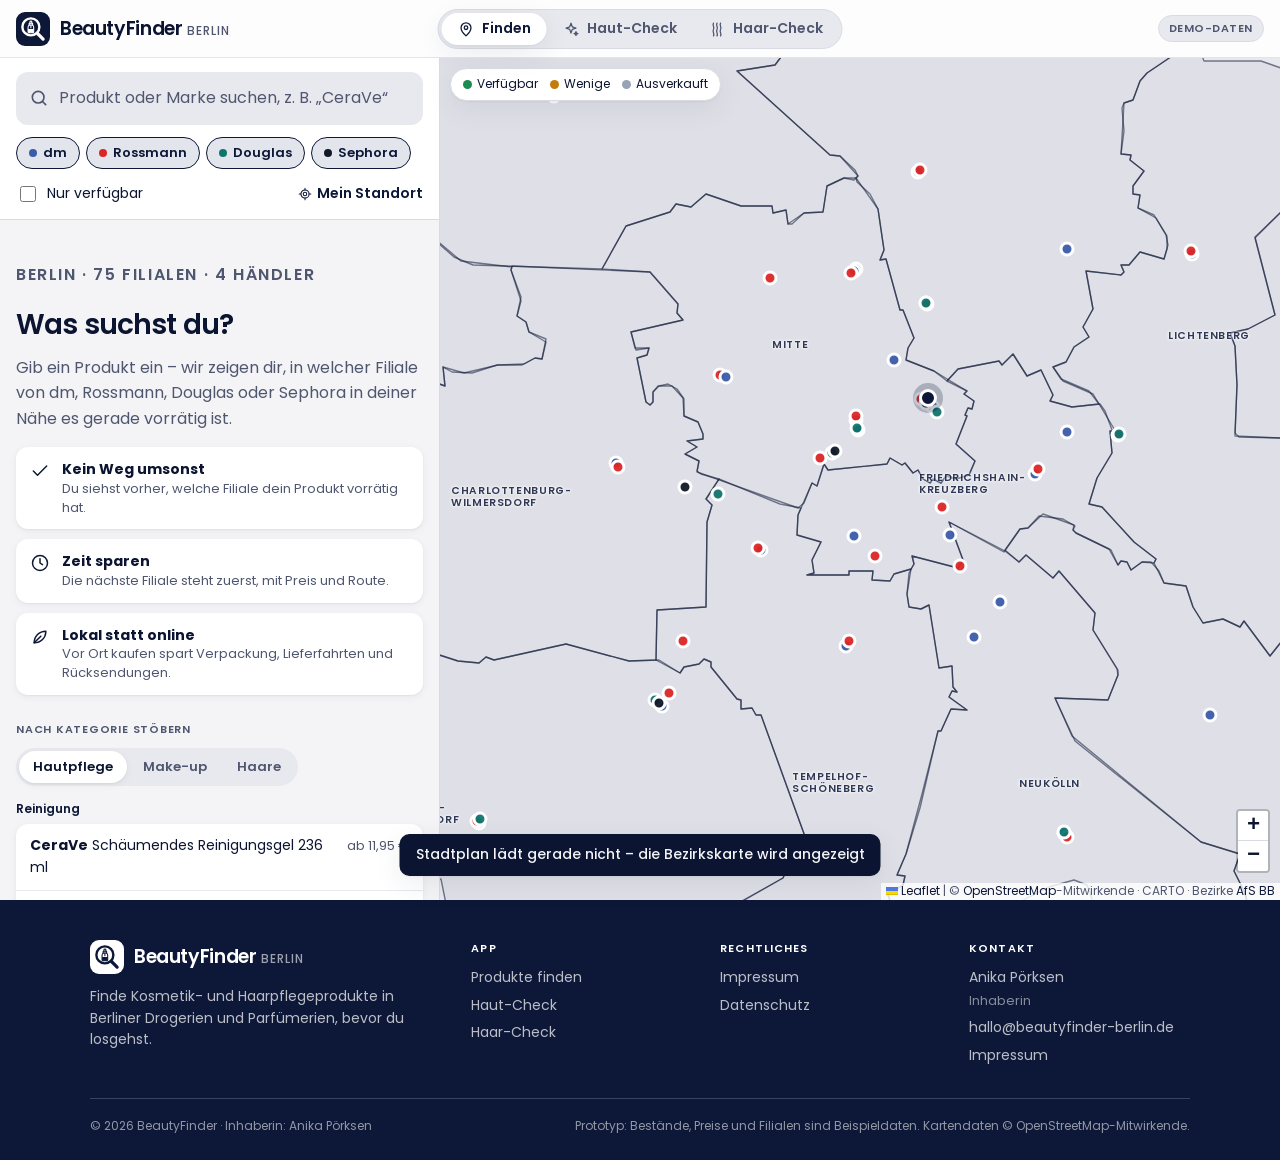
==== commit 7092b66c: "Startseite erklärt den Nutzen (Überarbeitung nach Nutzertest) Testperson A wusste nicht, wofür sie d" ====
--- a/index.html
+++ b/index.html
@@ -62,6 +62,11 @@
             <p class="eyebrow">Berlin · 75 Filialen · 4 Händler</p>
             <h2>Was suchst du?</h2>
             <p>Gib ein Produkt ein – wir zeigen dir, in welcher Filiale von dm, Rossmann, Douglas oder Sephora in deiner Nähe es gerade vorrätig ist.</p>
+            <ul class="benefits" aria-label="Warum BeautyFinder">
+              <li><svg class="ic" viewBox="0 0 24 24" aria-hidden="true"><path d="M20 6 9 17l-5-5"/></svg><span><b>Kein Weg umsonst</b>Du siehst vorher, welche Filiale dein Produkt vorrätig hat.</span></li>
+              <li><svg class="ic" viewBox="0 0 24 24" aria-hidden="true"><circle cx="12" cy="12" r="9"/><path d="M12 7v5l3 2"/></svg><span><b>Zeit sparen</b>Die nächste Filiale steht zuerst, mit Preis und Route.</span></li>
+              <li><svg class="ic" viewBox="0 0 24 24" aria-hidden="true"><path d="M5 19c8 0 14-6 14-14-8 0-14 6-14 14z"/><path d="M5 19 13 11"/></svg><span><b>Lokal statt online</b>Vor Ort kaufen spart Verpackung, Lieferfahrten und Rücksendungen.</span></li>
+            </ul>
             <div class="browse">
               <span class="browse-label">Nach Kategorie stöbern</span>
               <div class="seg" id="browse-tabs" role="tablist"></div>
--- a/css/styles.css
+++ b/css/styles.css
@@ -193,6 +193,13 @@
 .chip.pop { color: var(--text); }
 .chip.pop:hover { border-color: var(--accent); color: var(--accent); }
 
+/* Nutzen auf der Startseite (nach Nutzertest ergänzt) */
+.benefits { list-style: none; margin: 4px 0 26px; padding: 0; display: grid; gap: 10px; }
+.benefits li { display: flex; gap: 12px; align-items: flex-start; background: var(--surface); border-radius: 12px; padding: 12px 14px; box-shadow: var(--shadow-sm); }
+.benefits .ic { width: 20px; height: 20px; color: var(--accent); margin-top: 2px; }
+.benefits b { display: block; font-size: 14px; color: var(--text); }
+.benefits span { font-size: 13px; color: var(--muted); line-height: 1.45; }
+
 /* Stöbern nach Kategorie */
 .browse { margin: 8px 0 26px; }
 .browse-label, .popular > span { display: block; font-size: 11px; color: var(--muted); font-weight: 600; letter-spacing: .07em; text-transform: uppercase; }
